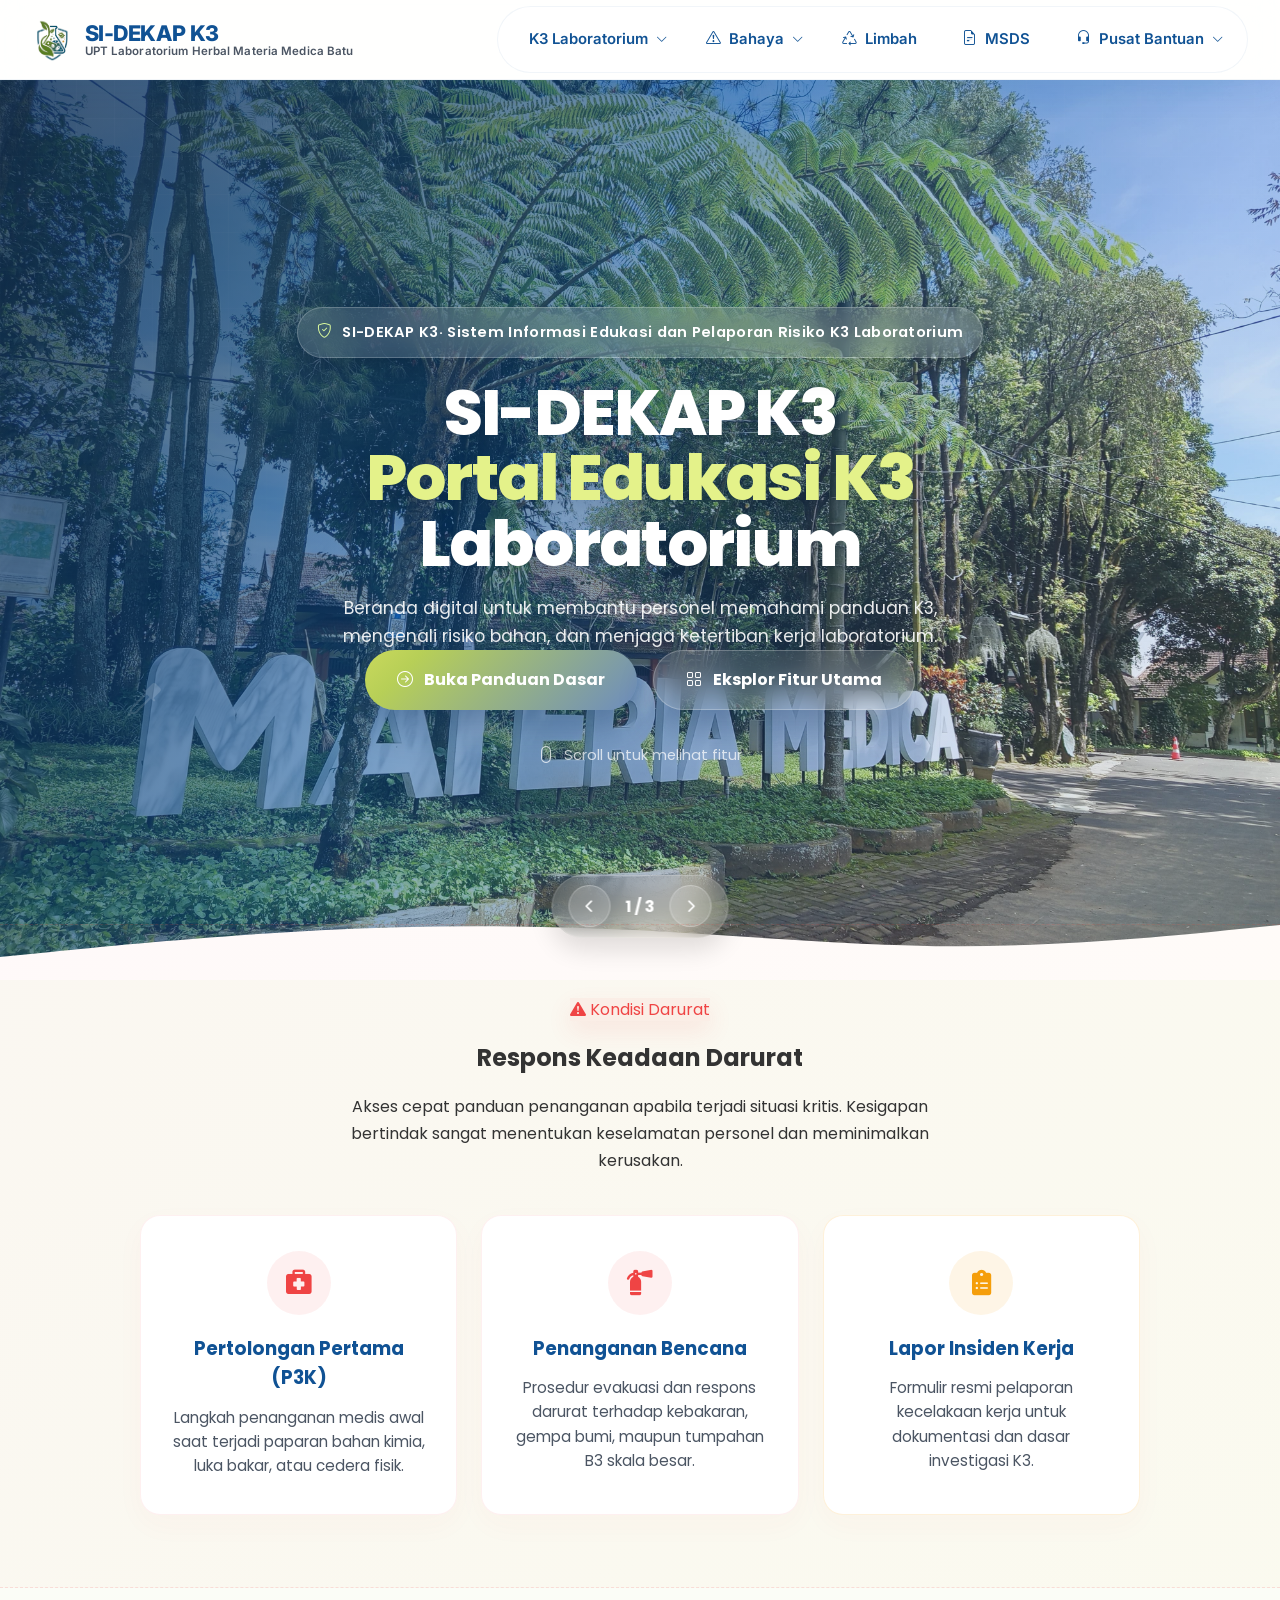
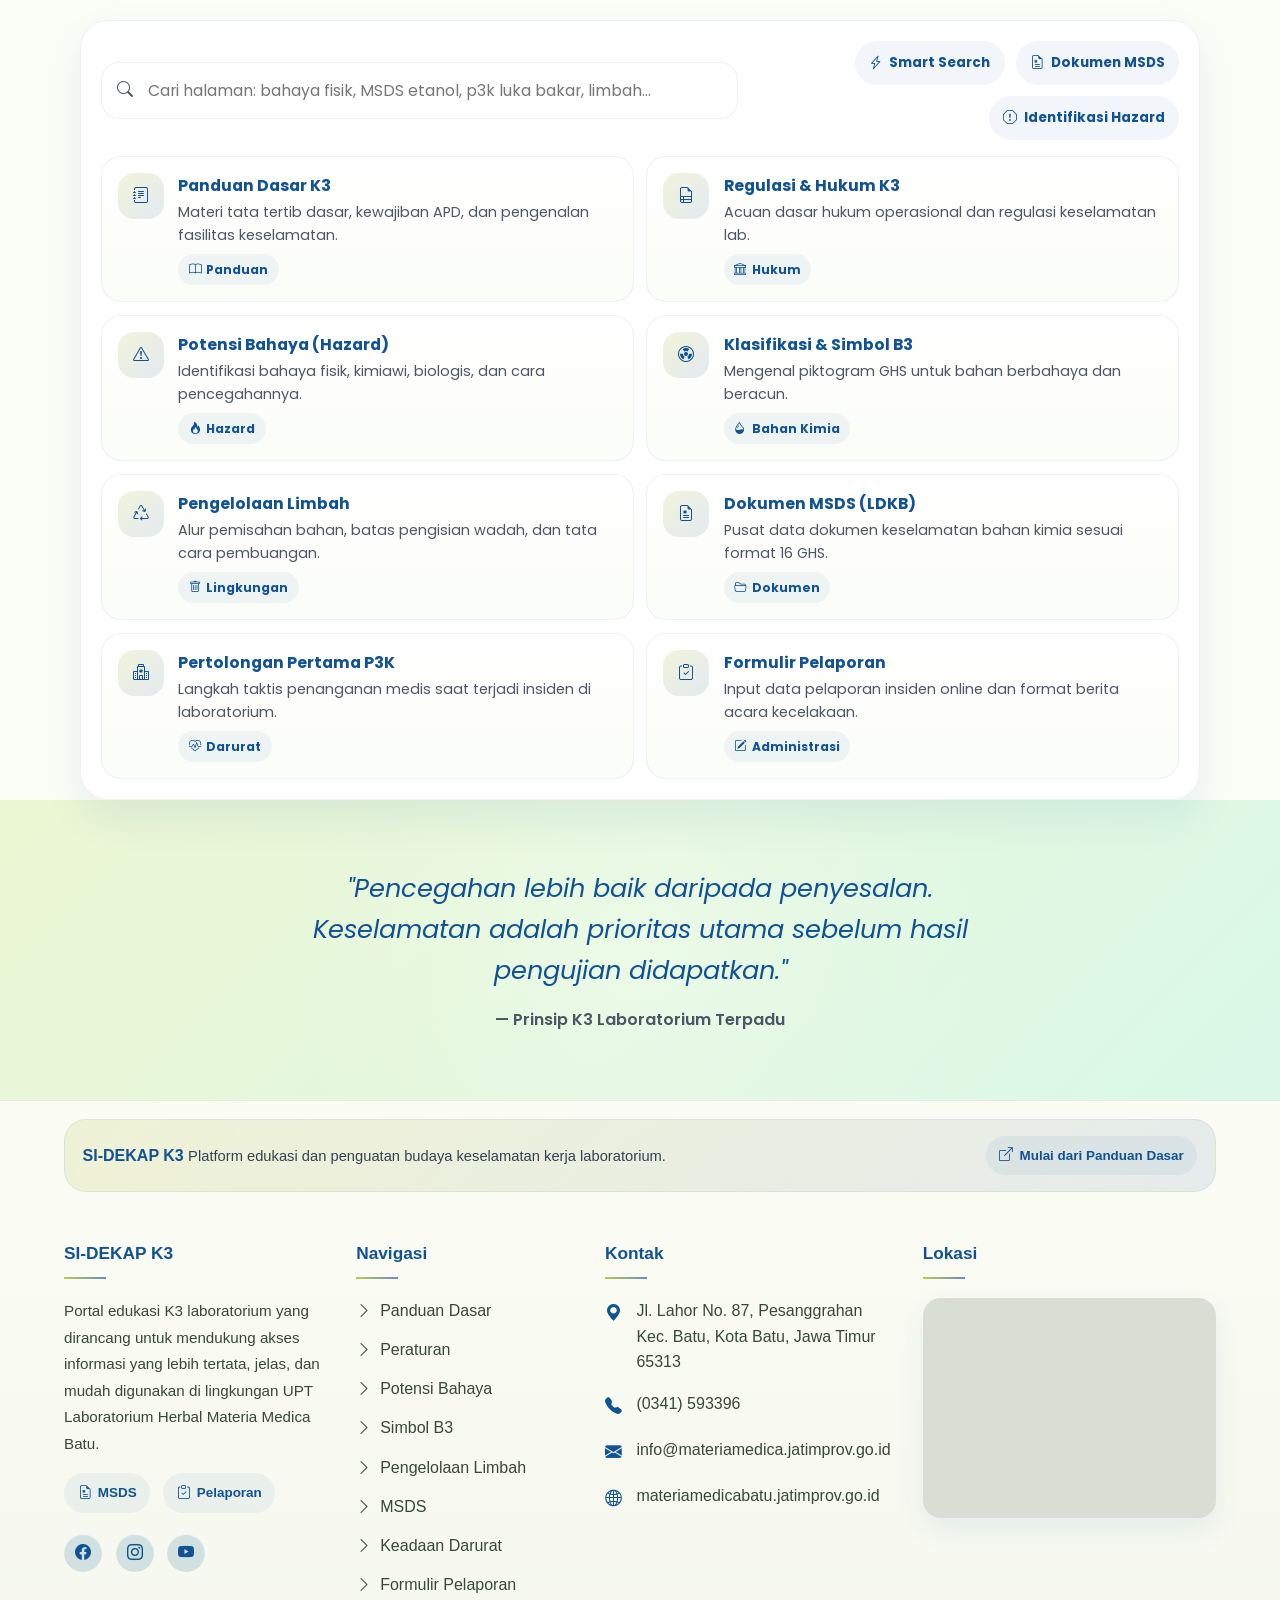
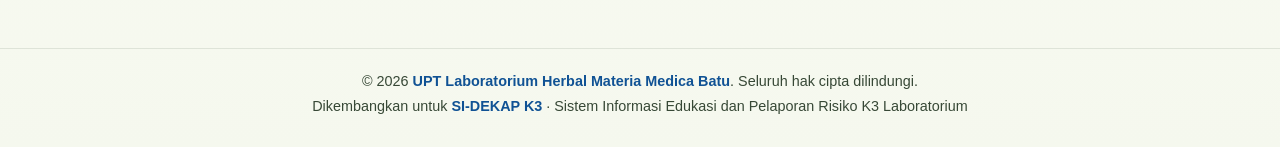
==== index.html @ c8029cbf "Upload pertama SI-DEKAP" ====
<!doctype html>
<html lang="id">
  <head>
    <meta charset="UTF-8" />
    <meta name="viewport" content="width=device-width, initial-scale=1.0" />
    <title>SI-DEKAP K3 - Sistem Digitalisasi dan Edukasi K3 Laboratorium</title>

    <link
      rel="stylesheet"
      href="https://cdnjs.cloudflare.com/ajax/libs/font-awesome/6.0.0-beta3/css/all.min.css"
    />
    <link
      href="https://cdn.jsdelivr.net/npm/bootstrap-icons@1.11.3/font/bootstrap-icons.css"
      rel="stylesheet"
    />
    <link
      href="https://fonts.googleapis.com/css2?family=Poppins:wght@400;500;600;700;800&display=swap"
      rel="stylesheet"
    />
    <link
      href="https://fonts.googleapis.com/css2?family=Inter:wght@400;500;600;700;800&display=swap"
      rel="stylesheet"
    />

    <link rel="stylesheet" href="header.css" />
    <link rel="stylesheet" href="style.css" />
    <link rel="stylesheet" href="footer.css" />

    <style>
      /* Hover specific untuk mempercantik search card */
      .search-card:hover .search-icon {
        background: var(--primary-blue);
        color: white;
      }

      /* Emergency Section khusus Beranda */
      .emergency-section {
        padding: 4.5rem 0;
        background: linear-gradient(135deg, rgba(239, 68, 68, 0.03), rgba(245, 158, 11, 0.03));
        border-top: 1px dashed rgba(239, 68, 68, 0.15);
        border-bottom: 1px dashed rgba(239, 68, 68, 0.15);
      }
      .emergency-shell {
        text-align: center;
      }
      .emergency-header p {
        color: var(--muted);
        max-width: 650px;
        margin: 1rem auto 2.5rem;
        line-height: 1.7;
      }
      .emergency-grid {
        display: grid;
        grid-template-columns: repeat(auto-fit, minmax(280px, 1fr));
        gap: 1.5rem;
        max-width: 1000px;
        margin: 0 auto;
      }
      .emergency-card {
        background: var(--white);
        padding: 2.2rem 1.8rem;
        border-radius: 20px;
        text-decoration: none;
        color: inherit;
        border: 1px solid rgba(239, 68, 68, 0.08);
        box-shadow: 0 10px 30px rgba(239, 68, 68, 0.03);
        transition: transform 0.3s ease, box-shadow 0.3s ease, border-color 0.3s ease;
      }
      .emergency-card:hover {
        transform: translateY(-6px);
        box-shadow: 0 15px 35px rgba(239, 68, 68, 0.12);
        border-color: rgba(239, 68, 68, 0.3);
      }
      .emergency-card .e-icon {
        width: 64px;
        height: 64px;
        background: rgba(239, 68, 68, 0.08);
        color: #ef4444;
        border-radius: 50%;
        display: flex;
        align-items: center;
        justify-content: center;
        font-size: 1.6rem;
        margin: 0 auto 1.2rem;
        transition: background 0.3s ease, color 0.3s ease;
      }
      .emergency-card:hover .e-icon {
        background: #ef4444;
        color: var(--white);
      }
      .emergency-card.warning-style:hover .e-icon {
        background: #f59e0b;
      }
      .emergency-card.warning-style {
        border-color: rgba(245, 158, 11, 0.15);
      }
      .emergency-card.warning-style .e-icon {
        color: #f59e0b;
        background: rgba(245, 158, 11, 0.1);
      }
      .emergency-card h3 {
        color: var(--dark-blue);
        margin-bottom: 0.8rem;
        font-size: 1.15rem;
        font-weight: 700;
      }
      .emergency-card p {
        color: var(--gray-600);
        font-size: 0.95rem;
        line-height: 1.6;
      }
    </style>
  </head>
  <body>
    <div class="scroll-progress" id="scrollProgress"></div>

    <div id="header-placeholder"></div>

    <section class="hero" id="beranda">
      <div class="hero-bg-layer active" id="heroBgA"></div>
      <div class="hero-bg-layer" id="heroBgB"></div>

      <div class="floating-icons" aria-hidden="true">
        <i class="floating-icon i1 bi bi-shield-check"></i>
        <i class="floating-icon i2 bi bi-exclamation-triangle"></i>
        <i class="floating-icon i3 bi bi-eyedropper"></i>
        <i class="floating-icon i4 bi bi-clipboard2-pulse"></i>
        <i class="floating-icon i5 bi bi-radioactive"></i>
        <i class="floating-icon i6 bi bi-bandaid"></i>
      </div>

      <div class="hero-content">
        <div class="hero-copy">
          <div class="hero-badge">
            <i class="bi bi-shield-check"></i> SI-DEKAP K3· Sistem Informasi
            Edukasi dan Pelaporan Risiko K3 Laboratorium
          </div>

          <h1 class="hero-title">
            SI-DEKAP K3
            <span class="accent-text">Portal Edukasi K3</span> Laboratorium
          </h1>

          <p
            class="hero-subtitle"
            style="
              text-align: center;
              margin: 0 auto;
              padding-left: 0;
              padding-right: 0;
              width: 100%;
            "
          >
            Beranda digital untuk membantu personel memahami panduan K3,<br />mengenali
            risiko bahan, dan menjaga ketertiban kerja laboratorium.
          </p>

          <div class="hero-actions">
            <a href="k3.html" class="cta-button">
              <i class="bi bi-arrow-right-circle"></i> Buka Panduan Dasar
            </a>
            <a href="#smart-search" class="cta-button secondary">
              <i class="bi bi-grid"></i> Eksplor Fitur Utama
            </a>
          </div>

          <div class="scroll-hint">
            <i class="bi bi-mouse"></i>
            <span>Scroll untuk melihat fitur</span>
          </div>
        </div>
      </div>

      <div class="hero-wave" aria-hidden="true">
        <svg
          viewBox="0 0 1440 120"
          preserveAspectRatio="none"
          xmlns="http://www.w3.org/2000/svg"
        >
          <path
            fill="#ffffff"
            d="M0,96L60,90.7C120,85,240,75,360,69.3C480,64,600,64,720,69.3C840,75,960,85,1080,85.3C1200,85,1320,75,1380,69.3L1440,64L1440,120L1380,120C1320,120,1200,120,1080,120C960,120,840,120,720,120C600,120,480,120,360,120C240,120,120,120,60,120L0,120Z"
          ></path>
        </svg>
      </div>

      <div class="slider-controls">
        <button class="slider-btn" id="prevBtn" title="Gambar Sebelumnya">
          <i class="fas fa-chevron-left"></i>
        </button>
        <span style="color: var(--white); font-weight: 700" id="slideIndicator"
          >1 / 3</span
        >
        <button class="slider-btn" id="nextBtn" title="Gambar Selanjutnya">
          <i class="fas fa-chevron-right"></i>
        </button>
      </div>
    </section>

    <!-- SECTION KONDISI DARURAT -->
    <section class="emergency-section" style="margin-top: -3.5rem; position: relative; z-index: 10;">
      <div class="container">
        <div class="emergency-shell reveal">
          <div class="emergency-header">
            <span class="section-label" style="color: #ef4444; border-color: rgba(239, 68, 68, 0.2); background: rgba(239, 68, 68, 0.05); box-shadow: 0 10px 25px rgba(239, 68, 68, 0.1);">
              <i class="bi bi-exclamation-triangle-fill"></i>
              Kondisi Darurat
            </span>
            <h2 class="section-heading" style="margin-top: 1rem;">Respons Keadaan Darurat</h2>
            <p>
              Akses cepat panduan penanganan apabila terjadi situasi kritis. 
              Kesigapan bertindak sangat menentukan keselamatan personel dan meminimalkan kerusakan.
            </p>
          </div>
          <div class="emergency-grid">
            <a href="p3k.html" class="emergency-card">
              <div class="e-icon"><i class="fas fa-briefcase-medical"></i></div>
              <h3>Pertolongan Pertama (P3K)</h3>
              <p>Langkah penanganan medis awal saat terjadi paparan bahan kimia, luka bakar, atau cedera fisik.</p>
            </a>
            <a href="bencana.html" class="emergency-card">
              <div class="e-icon"><i class="fas fa-fire-extinguisher"></i></div>
              <h3>Penanganan Bencana</h3>
              <p>Prosedur evakuasi dan respons darurat terhadap kebakaran, gempa bumi, maupun tumpahan B3 skala besar.</p>
            </a>
            <a href="form-lapor.html" class="emergency-card warning-style">
              <div class="e-icon"><i class="fas fa-clipboard-list"></i></div>
              <h3>Lapor Insiden Kerja</h3>
              <p>Formulir resmi pelaporan kecelakaan kerja untuk dokumentasi dan dasar investigasi K3.</p>
            </a>
          </div>
        </div>
      </div>
    </section>

    <section class="smart-search-section" id="smart-search" style="margin-top: 2rem;">
      <div class="smart-search-shell">

        <div class="smart-search-top">
          <div class="search-box">
            <i class="bi bi-search"></i>
            <input
              type="text"
              id="smartSearch"
              placeholder="Cari halaman: bahaya fisik, MSDS etanol, p3k luka bakar, limbah..."
            />
          </div>
          <div class="search-meta">
            <span class="meta-pill"
              ><i class="bi bi-lightning-charge"></i> Smart Search</span
            >
            <span class="meta-pill"
              ><i class="bi bi-file-earmark-medical"></i> Dokumen MSDS</span
            >
            <span class="meta-pill"
              ><i class="bi bi-exclamation-octagon"></i> Identifikasi
              Hazard</span
            >
          </div>
        </div>

        <div class="search-results" id="searchResults">
          <a
            class="search-card"
            href="k3.html"
            data-search="panduan dasar k3 laboratorium aturan dasar apd keselamatan kerja tata tertib sepatu jas lab fasilitas lemari asam apar"
          >
            <span class="search-icon"><i class="bi bi-journal-text"></i></span>
            <div class="search-body">
              <strong>Panduan Dasar K3</strong>
              <p>
                Materi tata tertib dasar, kewajiban APD, dan pengenalan
                fasilitas keselamatan.
              </p>
              <span class="search-tag"><i class="bi bi-book"></i> Panduan</span>
            </div>
          </a>

          <a
            class="search-card"
            href="peraturan.html"
            data-search="peraturan regulasi hukum uu permenaker bpom iso 17025 dasar hukum k3 pp limbah"
          >
            <span class="search-icon"
              ><i class="bi bi-file-earmark-ruled"></i
            ></span>
            <div class="search-body">
              <strong>Regulasi & Hukum K3</strong>
              <p>Acuan dasar hukum operasional dan regulasi keselamatan lab.</p>
              <span class="search-tag"><i class="bi bi-bank"></i> Hukum</span>
            </div>
          </a>

          <a
            class="search-card"
            href="hazards.html"
            data-search="potensi bahaya hazard fisik kimia biologis panas kebisingan pecahan kaca tumpahan listrik"
          >
            <span class="search-icon"
              ><i class="bi bi-exclamation-triangle"></i
            ></span>
            <div class="search-body">
              <strong>Potensi Bahaya (Hazard)</strong>
              <p>
                Identifikasi bahaya fisik, kimiawi, biologis, dan cara
                pencegahannya.
              </p>
              <span class="search-tag"><i class="bi bi-fire"></i> Hazard</span>
            </div>
          </a>

          <a
            class="search-card"
            href="simbol-b3.html"
            data-search="simbol b3 ghs toksik beracun korosif mudah menyala terbakar iritan oksidator gas bertekanan reaktif meledak"
          >
            <span class="search-icon"><i class="bi bi-radioactive"></i></span>
            <div class="search-body">
              <strong>Klasifikasi & Simbol B3</strong>
              <p>Mengenal piktogram GHS untuk bahan berbahaya dan beracun.</p>
              <span class="search-tag"
                ><i class="bi bi-droplet-half"></i> Bahan Kimia</span
              >
            </div>
          </a>

          <a
            class="search-card"
            href="limbah.html"
            data-search="limbah pembuangan cair padat tps organik anorganik jerigen penyimpanan pemisahan"
          >
            <span class="search-icon"><i class="bi bi-recycle"></i></span>
            <div class="search-body">
              <strong>Pengelolaan Limbah</strong>
              <p>
                Alur pemisahan bahan, batas pengisian wadah, dan tata cara
                pembuangan.
              </p>
              <span class="search-tag"
                ><i class="bi bi-trash"></i> Lingkungan</span
              >
            </div>
          </a>

          <a
            class="search-card"
            href="msds.html"
            data-search="msds material safety data sheet ldkb reagen padat cair mikrobiologi baku standar cari informasi bahan"
          >
            <span class="search-icon"
              ><i class="bi bi-file-earmark-medical"></i
            ></span>
            <div class="search-body">
              <strong>Dokumen MSDS (LDKB)</strong>
              <p>
                Pusat data dokumen keselamatan bahan kimia sesuai format 16 GHS.
              </p>
              <span class="search-tag"
                ><i class="bi bi-folder2-open"></i> Dokumen</span
              >
            </div>
          </a>

          <a
            class="search-card"
            href="p3k.html"
            data-search="p3k pertolongan pertama pingsan luka bakar perdarahan pajanan bahan kimia rjp nafas buatan sengatan listrik patah tulang"
          >
            <span class="search-icon"><i class="bi bi-hospital"></i></span>
            <div class="search-body">
              <strong>Pertolongan Pertama P3K</strong>
              <p>
                Langkah taktis penanganan medis saat terjadi insiden di
                laboratorium.
              </p>
              <span class="search-tag"
                ><i class="bi bi-heart-pulse"></i> Darurat</span
              >
            </div>
          </a>

          <a
            class="search-card"
            href="form-lapor.html"
            data-search="form pelaporan kecelakaan kerja laporan insiden berita acara form online hardcopy cetak saksi"
          >
            <span class="search-icon"
              ><i class="bi bi-clipboard-check"></i
            ></span>
            <div class="search-body">
              <strong>Formulir Pelaporan</strong>
              <p>
                Input data pelaporan insiden online dan format berita acara
                kecelakaan.
              </p>
              <span class="search-tag"
                ><i class="bi bi-pencil-square"></i> Administrasi</span
              >
            </div>
          </a>
        </div>
        <div class="no-results" id="noResults">
          Tidak ada hasil yang cocok. Coba gunakan kata kunci yang lebih umum.
        </div>
      </div>
    </section>

    <section class="quote-section">
      <div class="quote-container">
        <blockquote class="quote">
          "Pencegahan lebih baik daripada penyesalan. Keselamatan adalah
          prioritas utama sebelum hasil pengujian didapatkan."
        </blockquote>
        <p class="quote-author">— Prinsip K3 Laboratorium Terpadu</p>
      </div>
    </section>

    <div id="footer-placeholder"></div>

    <button class="back-to-top" id="backToTop" aria-label="Kembali ke atas">
      <i class="fas fa-arrow-up"></i>
    </button>

    <script src="header.js"></script>
    <script src="footer.js"></script>
    <script src="main.js"></script>
  </body>
</html>
---- header.css ----
/* File: header.css */

/* =========================================
   HEADER & NAVBAR GLOBALS
   ========================================= */
.navbar {
  display: flex;
  justify-content: space-between;
  align-items: center;
  background: rgba(255, 255, 255, 0.82);
  backdrop-filter: blur(20px);
  -webkit-backdrop-filter: blur(20px);
  padding: 0 2rem;
  box-shadow: 0 12px 32px rgba(16, 82, 148, 0.08);
  position: sticky;
  top: 0;
  z-index: 1000;
  height: 80px;
  font-family: "Inter", sans-serif;
  border-bottom: 1px solid rgba(16, 82, 148, 0.06);
}

.logo {
  font-size: 1.35rem;
  font-weight: 800;
  color: var(--dark-blue);
  text-decoration: none;
  display: flex;
  align-items: center;
  gap: 0.7rem;
  letter-spacing: -0.02em;
}

.logo-img { height: 45px; width: auto; object-fit: contain; display: block; }
.logo-text { display: flex; flex-direction: column; line-height: 1.05; }
.logo-text small { font-size: 0.72rem; font-weight: 600; color: var(--gray-600); letter-spacing: 0.01em; }

.nav-menu {
  list-style: none; margin: 0; padding: 0.45rem; display: flex; gap: 0.35rem;
  align-items: center; background: rgba(255, 255, 255, 0.78);
  border: 1px solid rgba(16, 82, 148, 0.06); border-radius: 999px;
  box-shadow: inset 0 1px 0 rgba(255, 255, 255, 0.75);
}

.nav-item { position: relative; display: flex; align-items: center; }

.nav-link {
  text-decoration: none; color: var(--dark-blue); font-weight: 600; font-size: 0.93rem;
  padding: 0.82rem 1rem; display: flex; align-items: center; gap: 0.5rem;
  transition: all 0.25s ease; position: relative; border-radius: 999px;
}

.nav-link::after {
  content: ""; position: absolute; left: 1rem; right: 1rem; bottom: 0.34rem;
  height: 2px; transform: scaleX(0); transform-origin: center;
  background: linear-gradient(90deg, var(--primary-blue), var(--teal));
  transition: transform 0.25s ease; border-radius: 999px;
}

.nav-item:hover > .nav-link, .nav-item:focus-within > .nav-link {
  color: var(--dark-blue);
  background: linear-gradient(135deg, rgba(186, 201, 74, 0.14), rgba(108, 140, 191, 0.12));
}

.nav-item:hover > .nav-link::after, .nav-item:focus-within > .nav-link::after { transform: scaleX(1); }

.bi-chevron-down { font-size: 0.72rem; transition: transform 0.3s ease; }
.nav-item:hover .bi-chevron-down, .nav-item:focus-within .bi-chevron-down { transform: rotate(180deg); }

/* Dropdown styling */
.dropdown-content {
  opacity: 0; visibility: hidden; position: absolute; top: calc(100% + 8px); left: 0;
  background: rgba(255, 255, 255, 0.96); min-width: 245px; padding: 0.55rem;
  box-shadow: 0 20px 40px rgba(16, 82, 148, 0.14); border-radius: 20px;
  overflow: hidden; transform: translateY(12px); transition: all 0.28s ease;
  border: 1px solid rgba(16, 82, 148, 0.08); backdrop-filter: blur(16px);
}

.nav-item:hover .dropdown-content, .nav-item:focus-within .dropdown-content {
  opacity: 1; visibility: visible; transform: translateY(0);
}

.dropdown-content a {
  color: var(--dark-blue); padding: 0.95rem 1rem; text-decoration: none;
  display: flex; align-items: center; gap: 10px; font-size: 0.92rem;
  font-weight: 500; transition: all 0.22s ease; border-radius: 14px;
}

.dropdown-content a:hover {
  background: linear-gradient(135deg, rgba(186, 201, 74, 0.12), rgba(108, 140, 191, 0.1));
  transform: translateX(4px);
}

/* Hamburger Menu & Toggle */
.menu-toggle { display: none; }
.hamburger { display: none; cursor: pointer; flex-direction: column; gap: 5px; }
.bar { width: 25px; height: 3px; background: var(--dark-blue); border-radius: 999px; transition: 0.3s ease-in-out; }

/* Active States */
.nav-link .nav-label { display: inline-block; }
.nav-link.is-active, .nav-item.has-dropdown.group-active > .nav-link {
  background: linear-gradient(135deg, rgba(186, 201, 74, 0.16), rgba(108, 140, 191, 0.12));
  color: var(--dark-blue);
}
.nav-link.is-active::after, .nav-item.has-dropdown.group-active > .nav-link::after { transform: scaleX(1); }
.nav-arrow-placeholder { visibility: hidden; }
.dropdown-content a span { text-align: center; width: 100%; display: block; }
.dropdown-content a i { justify-self: center; font-size: 0.95rem; }

/* =========================================
   RESPONSIVE HEADER
   ========================================= */
@media (max-width: 992px) {
  .navbar { padding: 0 1.2rem; height: 70px; }
  .logo-img { height: 38px; }
  .logo-text { font-size: 1.1rem; }
  .logo-text small { display: block; font-size: 0.65rem; max-width: 180px; line-height: 1.1; white-space: normal; }

  .nav-menu {
    position: fixed; top: 78px !important; left: 0.85rem !important; right: 0.85rem !important;
    width: auto !important; height: auto !important; max-height: calc(100vh - 94px) !important;
    overflow-y: auto; flex-direction: column; background: rgba(255, 255, 255, 0.97) !important;
    backdrop-filter: blur(18px); -webkit-backdrop-filter: blur(18px);
    border: 1px solid rgba(16, 82, 148, 0.08); box-shadow: 0 20px 50px rgba(16, 82, 148, 0.14) !important;
    border-radius: 26px !important; transition: 0.35s ease; padding: 1rem !important;
    align-items: stretch !important; gap: 0.65rem !important;
    opacity: 0; visibility: hidden; transform: translateY(-10px); pointer-events: none;
  }

  .hamburger { display: flex; z-index: 1002; }
  .menu-toggle:checked ~ .nav-menu { opacity: 1; visibility: visible; transform: translateY(0); pointer-events: auto; }

  .nav-item { width: 100%; flex-direction: column; align-items: stretch !important; height: auto !important; }
  .nav-link {
    width: 100% !important; min-height: 60px; padding: 0.9rem 1rem !important; border-radius: 18px !important;
    background: linear-gradient(180deg, #fdfefe, #f6faf7) !important; border: 1px solid rgba(16, 82, 148, 0.06);
    display: grid !important; grid-template-columns: 26px 1fr 26px !important; align-items: center !important;
    column-gap: 0.75rem; box-shadow: 0 6px 18px rgba(16, 82, 148, 0.04);
  }
  .nav-link::after { display: none !important; }

  .nav-icon { justify-self: center; font-size: 1.02rem; line-height: 1; }
  .nav-label { width: 100%; text-align: center !important; justify-self: center; font-size: 1rem; font-weight: 700; line-height: 1.28; color: inherit; }
  .nav-arrow { justify-self: center; font-size: 0.92rem; opacity: 0.75; transition: transform 0.25s ease; }
  
  .nav-item.has-dropdown.active > .nav-link .nav-arrow,
  .nav-item.has-dropdown.group-active > .nav-link .nav-arrow { transform: rotate(180deg); }

  .dropdown-content {
    position: static !important; opacity: 1 !important; visibility: visible !important; transform: none !important;
    display: none; width: 100% !important; min-width: 100% !important; background: transparent !important;
    border: none !important; box-shadow: none !important; border-radius: 0 !important;
    padding: 0.4rem 0 0.1rem !important; margin-top: 0.1rem;
  }

  .nav-item:hover .dropdown-content, .nav-item:focus-within .dropdown-content { display: none; } 
  .nav-item.has-dropdown.active > .dropdown-content, .nav-item.has-dropdown.group-active > .dropdown-content {
    display: flex !important; flex-direction: column; gap: 0.45rem;
  }

  .dropdown-content a {
    display: grid !important; grid-template-columns: 22px 1fr !important; align-items: center !important;
    gap: 0.65rem !important; width: 100%; margin-top: 0 !important; padding: 0.82rem 0.95rem !important;
    border-radius: 14px !important; background: #eef5ee !important; color: var(--dark-blue) !important;
    font-size: 0.9rem !important; font-weight: 600 !important; border: 1px solid rgba(16, 82, 148, 0.05); transform: none !important;
  }

  .menu-toggle:checked ~ .hamburger .bar:nth-child(1) { transform: translateY(8px) rotate(45deg); }
  .menu-toggle:checked ~ .hamburger .bar:nth-child(2) { opacity: 0; }
  .menu-toggle:checked ~ .hamburger .bar:nth-child(3) { transform: translateY(-8px) rotate(-45deg); }
}

@media (max-width: 480px) {
  .nav-menu { top: 72px !important; left: 0.7rem !important; right: 0.7rem !important; max-height: calc(100vh - 84px) !important; padding: 0.85rem !important; border-radius: 22px !important; }
  .nav-link { min-height: 56px; padding: 0.82rem 0.9rem !important; grid-template-columns: 24px 1fr 24px !important; }
  .nav-label { font-size: 0.94rem; }
  .dropdown-content a { font-size: 0.85rem !important; padding: 0.76rem 0.88rem !important; }
}
---- style.css ----
:root {
  --primary-blue: #bac94a;
  --teal: #6c8cbf;
  --bg-grad-start: #eaf6cd;
  --bg-grad-end: #cff7e4;
  --dark-blue: #105294;
  --gray-50: #fbfdf7;
  --gray-100: #f3f6eb;
  --gray-200: #e5ece0;
  --gray-600: #4b5563;
  --gray-700: #334155;
  --white: #ffffff;
  --danger: #ef4444;
  --success: #16a34a;

  --footer-bg: #fbfcf4;
  --footer-bottom: #d9ded5;
  --footer-text: #374836;
  --footer-heading: #105294;
  --footer-hover: #bac94a;
  --footer-icon-bg: #c2d7da;

  --shadow-sm: 0 8px 20px rgba(16, 82, 148, 0.05);
  --shadow-md: 0 18px 40px rgba(16, 82, 148, 0.08);
  --shadow-lg: 0 24px 54px rgba(16, 82, 148, 0.12);
}

* {
  margin: 0;
  padding: 0;
  box-sizing: border-box;
}

html { scroll-behavior: smooth; }

body {
  font-family: "Poppins", sans-serif;
  color: #333;
  overflow-x: hidden;
  background: var(--gray-50);
  line-height: 1.6;
  min-height: 100vh;
  display: flex;
  flex-direction: column;
}

button, input { font-family: inherit; }

.scroll-progress {
  position: fixed;
  top: 0; left: 0;
  height: 4px;
  width: 0%;
  z-index: 2000;
  background: linear-gradient(90deg, var(--primary-blue), var(--teal));
  box-shadow: 0 2px 10px rgba(16, 82, 148, 0.2);
}

.reveal {
  opacity: 0;
  transform: translateY(24px);
  transition: opacity 0.8s ease, transform 0.8s ease;
}

.reveal.show {
  opacity: 1;
  transform: translateY(0);
}

/* HERO */
.hero {
  position: relative;
  min-height: 100vh;
  display: flex;
  align-items: center;
  overflow: hidden;
  background-image: none;
  background-size: cover;
  background-position: center;
  transition: background-image 1.2s ease-in-out;
}

.hero::before {
  content: ""; position: absolute; inset: 0;
  background: linear-gradient(120deg, rgba(12, 44, 82, 0.8) 0%, rgba(16, 82, 148, 0.56) 40%, rgba(108, 140, 191, 0.26) 72%, rgba(207, 247, 228, 0.16) 100%),
              radial-gradient(circle at 18% 18%, rgba(186, 201, 74, 0.2) 0%, transparent 28%),
              radial-gradient(circle at 82% 16%, rgba(255, 255, 255, 0.12) 0%, transparent 22%);
  z-index: 1;
}

.hero::after {
  content: ""; position: absolute; inset: 0;
  background-image: linear-gradient(rgba(255, 255, 255, 0.04) 1px, transparent 1px),
                    linear-gradient(90deg, rgba(255, 255, 255, 0.04) 1px, transparent 1px);
  background-size: 38px 38px;
  mask-image: linear-gradient(to bottom, rgba(0, 0, 0, 0.45), transparent 85%);
  z-index: 1; pointer-events: none;
}

.hero-bg-layer {
  position: absolute; inset: 0;
  background-size: cover; background-position: center;
  opacity: 0; transform: scale(1.03);
  transition: opacity 1.1s ease, transform 5.5s ease;
  z-index: 0;
}
.hero-bg-layer.active { opacity: 1; transform: scale(1); }

.floating-icons { position: absolute; inset: 0; z-index: 2; pointer-events: none; overflow: hidden; }
.floating-icon { position: absolute; color: rgba(255, 255, 255, 0.14); filter: drop-shadow(0 6px 12px rgba(0, 0, 0, 0.08)); animation: floatSoft linear infinite; }
.floating-icon.i1 { top: 16%; left: 8%; font-size: 2rem; animation-duration: 9s; }
.floating-icon.i2 { top: 28%; right: 12%; font-size: 2.3rem; animation-duration: 11s; }
.floating-icon.i3 { bottom: 28%; left: 10%; font-size: 2.1rem; animation-duration: 10s; }
.floating-icon.i4 { bottom: 24%; right: 14%; font-size: 2rem; animation-duration: 12s; }
.floating-icon.i5 { top: 48%; left: 17%; font-size: 1.7rem; animation-duration: 8s; }
.floating-icon.i6 { top: 54%; right: 20%; font-size: 1.8rem; animation-duration: 13s; }

@keyframes floatSoft {
  0%, 100% { transform: translateY(0px) rotate(0deg); opacity: 0.12; }
  50% { transform: translateY(-12px) rotate(4deg); opacity: 0.2; }
}

.hero-content {
  max-width: 1200px; margin: 0 auto; padding: 9rem 2rem 8rem; position: relative; z-index: 3; color: var(--white); text-align: center; display: flex; flex-direction: column; align-items: center;
}
.hero-copy { max-width: 860px; }
.hero-badge {
  display: inline-flex; align-items: center; gap: 0.65rem; padding: 0.78rem 1.2rem; margin-bottom: 1.4rem; border-radius: 999px; background: rgba(255, 255, 255, 0.12); border: 1px solid rgba(255, 255, 255, 0.22); backdrop-filter: blur(14px); box-shadow: 0 10px 30px rgba(0, 0, 0, 0.14); font-size: 0.92rem; font-weight: 600; letter-spacing: 0.02em;
}
.hero-badge i { color: #d9f99d; }

.hero-title { font-size: clamp(3.1rem, 5vw, 5.4rem); font-weight: 800; line-height: 1.02; margin-bottom: 1.2rem; color: var(--white); max-width: 860px; text-shadow: 0 12px 30px rgba(0, 0, 0, 0.22); letter-spacing: -0.03em; }
.hero-title .accent-text { display: inline-block; color: #e4f28a; }
.hero-subtitle { font-size: 1.08rem; margin-bottom: 2.1rem; max-width: 680px; color: rgba(255, 255, 255, 0.9); }

.hero-actions { display: flex; flex-wrap: wrap; justify-content: center; gap: 1rem; }
.cta-button {
  display: inline-flex; align-items: center; justify-content: center; gap: 0.7rem; padding: 1rem 2rem; border-radius: 999px; text-decoration: none; font-weight: 700; font-size: 1rem; cursor: pointer; transition: transform 0.3s ease, box-shadow 0.3s ease, background 0.3s ease; background: linear-gradient(135deg, #c9d95c 0%, #b7cf57 18%, #6c8cbf 100%); color: var(--white); border: none; box-shadow: 0 18px 35px rgba(12, 44, 82, 0.28); position: relative; overflow: hidden;
}
.cta-button::after {
  content: ""; position: absolute; inset: 0; background: linear-gradient(120deg, transparent, rgba(255, 255, 255, 0.22), transparent); opacity: 0; transition: opacity 0.3s ease;
}
.cta-button:hover::after { opacity: 1; }
.cta-button:hover { transform: translateY(-3px); box-shadow: 0 22px 42px rgba(12, 44, 82, 0.36); }
.cta-button.secondary { background: rgba(255, 255, 255, 0.1); border: 1px solid rgba(255, 255, 255, 0.24); backdrop-filter: blur(14px); }

.scroll-hint { margin-top: 2rem; opacity: 0.82; font-size: 0.92rem; display: inline-flex; align-items: center; gap: 0.55rem; color: rgba(255, 255, 255, 0.88); }
.scroll-hint i { font-size: 1.05rem; }

.hero-wave { position: absolute; left: 0; right: 0; bottom: -1px; z-index: 3; line-height: 0; }
.hero-wave svg { display: block; width: 100%; height: 120px; }

.slider-controls {
  position: absolute; bottom: 42px; left: 50%; transform: translateX(-50%); z-index: 4; display: flex; gap: 15px; align-items: center; padding: 0.6rem 1rem; background: rgba(255, 255, 255, 0.12); border: 1px solid rgba(255, 255, 255, 0.18); border-radius: 999px; backdrop-filter: blur(14px); box-shadow: 0 12px 24px rgba(0, 0, 0, 0.12);
}
.slider-btn { background: rgba(255, 255, 255, 0.16); border: 1px solid rgba(255, 255, 255, 0.28); color: var(--white); width: 42px; height: 42px; border-radius: 50%; cursor: pointer; display: flex; justify-content: center; align-items: center; transition: 0.3s; }
.slider-btn:hover { background: var(--white); color: var(--dark-blue); }

/* SMART SEARCH */
.smart-search-section { padding: 0 1.5rem; margin-top: -2.2rem; position: relative; z-index: 10; }
.smart-search-shell { max-width: 1120px; margin: 0 auto; background: rgba(255, 255, 255, 0.92); border: 1px solid rgba(16, 82, 148, 0.08); border-radius: 28px; box-shadow: var(--shadow-md); backdrop-filter: blur(16px); padding: 1.25rem; }
.smart-search-top { display: grid; grid-template-columns: 1.2fr 0.8fr; gap: 1rem; align-items: center; }
.search-box { position: relative; }
.search-box i { position: absolute; left: 1rem; top: 50%; transform: translateY(-50%); color: var(--gray-600); font-size: 1rem; }
.search-box input { width: 100%; padding: 1rem 1rem 1rem 2.9rem; border-radius: 18px; border: 1px solid rgba(16, 82, 148, 0.08); background: #fff; font-size: 0.98rem; color: var(--dark-blue); box-shadow: inset 0 1px 0 rgba(255, 255, 255, 0.8); }
.search-box input:focus { outline: none; border-color: rgba(108, 140, 191, 0.4); box-shadow: 0 0 0 4px rgba(108, 140, 191, 0.09); }
.search-meta { display: flex; gap: 0.7rem; flex-wrap: wrap; justify-content: flex-end; }
.meta-pill { display: inline-flex; align-items: center; gap: 0.45rem; padding: 0.7rem 0.9rem; border-radius: 999px; background: rgba(16, 82, 148, 0.05); color: var(--dark-blue); font-size: 0.84rem; font-weight: 700; }
.search-results { margin-top: 1rem; display: grid; grid-template-columns: repeat(2, minmax(0, 1fr)); gap: 0.8rem; }
.search-card { display: flex; gap: 0.9rem; align-items: flex-start; background: linear-gradient(180deg, #ffffff, #fbfdf8); border: 1px solid rgba(16, 82, 148, 0.07); border-radius: 20px; padding: 1rem; text-decoration: none; color: inherit; transition: transform 0.22s ease, box-shadow 0.22s ease, border-color 0.22s ease; }
.search-card:hover { transform: translateY(-3px); box-shadow: var(--shadow-sm); border-color: rgba(16, 82, 148, 0.12); }
.search-card.hidden { display: none; }
.search-icon { width: 46px; height: 46px; border-radius: 16px; display: inline-flex; align-items: center; justify-content: center; color: var(--dark-blue); background: linear-gradient(135deg, rgba(186, 201, 74, 0.2), rgba(108, 140, 191, 0.18)); flex-shrink: 0; }
.search-body strong { display: block; color: var(--dark-blue); margin-bottom: 0.2rem; font-size: 0.98rem; }
.search-body p { color: var(--gray-600); font-size: 0.9rem; margin-bottom: 0.45rem; }
.search-tag { display: inline-flex; align-items: center; gap: 0.35rem; padding: 0.35rem 0.65rem; border-radius: 999px; background: rgba(16, 82, 148, 0.06); color: var(--dark-blue); font-size: 0.76rem; font-weight: 700; }
.no-results { display: none; margin-top: 1rem; text-align: center; color: var(--gray-600); padding: 1rem; border-radius: 18px; background: rgba(16, 82, 148, 0.04); }

/* FEATURE + PREVIEW */
.feature-section { padding: 4.5rem 2rem 5rem; background: radial-gradient(circle at top center, rgba(207, 247, 228, 0.5), transparent 32%), linear-gradient(180deg, #ffffff 0%, #f9fcf7 100%); }
.feature-wrap { max-width: 1200px; margin: 0 auto; position: relative; z-index: 4; }
.section-intro { max-width: 760px; margin: 0 auto 2rem; text-align: center; }
.section-title { text-align: center; margin-bottom: 1rem; color: var(--dark-blue); font-size: 2rem; letter-spacing: -0.02em; }
.section-intro p { color: var(--gray-600); }
.feature-layout { display: grid; grid-template-columns: 1fr 1.1fr; gap: 1rem; align-items: start; }
.feature-grid { display: grid; grid-template-columns: repeat(2, minmax(0, 1fr)); gap: 1rem; }
.feature-card { position: relative; background: rgba(255, 255, 255, 0.84); backdrop-filter: blur(14px); border: 1px solid rgba(16, 82, 148, 0.08); border-radius: 26px; padding: 1.45rem; box-shadow: 0 18px 40px rgba(16, 82, 148, 0.08); transition: transform 0.28s ease, box-shadow 0.28s ease, border-color 0.28s ease; overflow: hidden; min-height: 100%; cursor: pointer; }
.feature-card::before { content: ""; position: absolute; inset: 0 0 auto 0; height: 4px; background: linear-gradient(90deg, var(--primary-blue), var(--teal)); opacity: 0.9; }
.feature-card:hover, .feature-card.active { transform: translateY(-8px); box-shadow: 0 26px 52px rgba(16, 82, 148, 0.14); border-color: rgba(16, 82, 148, 0.14); }
.feature-icon { width: 56px; height: 56px; border-radius: 18px; display: inline-flex; align-items: center; justify-content: center; margin-bottom: 1rem; background: linear-gradient(135deg, rgba(186, 201, 74, 0.2), rgba(108, 140, 191, 0.18)); color: var(--dark-blue); font-size: 1.35rem; box-shadow: inset 0 1px 0 rgba(255, 255, 255, 0.7); }
.feature-card h3 { font-size: 1.08rem; color: var(--dark-blue); margin-bottom: 0.55rem; }
.feature-card p { font-size: 0.95rem; color: var(--gray-600); margin-bottom: 1rem; }
.feature-link { display: inline-flex; align-items: center; gap: 0.45rem; color: var(--dark-blue); font-weight: 700; text-decoration: none; }
.feature-link i { transition: transform 0.25s ease; }
.feature-card:hover .feature-link i { transform: translateX(4px); }

.preview-panel { position: sticky; top: 104px; background: rgba(255, 255, 255, 0.92); border: 1px solid rgba(16, 82, 148, 0.07); border-radius: 28px; box-shadow: var(--shadow-md); padding: 1.4rem; min-height: 100%; }
.preview-head { display: flex; align-items: center; gap: 0.9rem; margin-bottom: 1rem; }
.preview-icon { width: 54px; height: 54px; border-radius: 18px; display: inline-flex; align-items: center; justify-content: center; font-size: 1.4rem; color: var(--dark-blue); background: linear-gradient(135deg, rgba(186, 201, 74, 0.2), rgba(108, 140, 191, 0.18)); }
.preview-head h3 { color: var(--dark-blue); font-size: 1.3rem; }
.preview-head p { color: var(--gray-600); font-size: 0.9rem; }
.preview-mock { border-radius: 24px; border: 1px solid rgba(16, 82, 148, 0.08); overflow: hidden; background: linear-gradient(180deg, #ffffff, #f9fcf8); box-shadow: inset 0 1px 0 rgba(255, 255, 255, 0.9); }
.mock-topbar { display: flex; align-items: center; gap: 0.45rem; padding: 0.85rem 1rem; border-bottom: 1px solid rgba(16, 82, 148, 0.06); background: rgba(16, 82, 148, 0.03); }
.mock-dot { width: 10px; height: 10px; border-radius: 50%; background: rgba(16, 82, 148, 0.18); }
.mock-body { padding: 1rem; display: grid; gap: 0.8rem; }
.mock-card { border-radius: 18px; padding: 1rem; border: 1px solid rgba(16, 82, 148, 0.06); background: linear-gradient(180deg, #ffffff, #fbfdf8); }
.mock-card strong { display: block; color: var(--dark-blue); margin-bottom: 0.35rem; }
.mock-card span { color: var(--gray-600); font-size: 0.9rem; }
.mock-badges { display: flex; flex-wrap: wrap; gap: 0.55rem; }
.mock-badge { padding: 0.45rem 0.7rem; border-radius: 999px; background: rgba(16, 82, 148, 0.06); color: var(--dark-blue); font-size: 0.78rem; font-weight: 700; }

/* CHECKLIST */
.interactive-section { padding: 5rem 2rem; background: linear-gradient(180deg, #ffffff 0%, #f5f9f2 100%); }
.checklist-shell { max-width: 920px; margin: 0 auto; background: rgba(255, 255, 255, 0.88); backdrop-filter: blur(14px); padding: 3rem; border-radius: 28px; box-shadow: var(--shadow-lg); border: 1px solid rgba(16, 82, 148, 0.06); border-top: 5px solid var(--primary-blue); }
.checklist-container { display: flex; flex-direction: column; gap: 1rem; margin-bottom: 2rem; }
.check-item { display: flex; align-items: center; gap: 15px; font-size: 1.02rem; padding: 1.2rem; background: linear-gradient(180deg, #ffffff, #fbfdf8); border-radius: 18px; cursor: pointer; transition: 0.28s ease; border: 1px solid rgba(16, 82, 148, 0.06); color: var(--gray-600); box-shadow: 0 8px 20px rgba(0, 0, 0, 0.03); }
.check-item:hover { transform: translateY(-2px); box-shadow: 0 12px 24px rgba(16, 82, 148, 0.06); }
.check-item input { width: 22px; height: 22px; cursor: pointer; accent-color: var(--dark-blue); }
.check-item.active { border-color: rgba(186, 201, 74, 0.7); background: linear-gradient(135deg, rgba(186, 201, 74, 0.12), rgba(108, 140, 191, 0.08)); color: var(--dark-blue); font-weight: 600; }
.status-row { display: flex; justify-content: space-between; align-items: center; gap: 1rem; margin-bottom: 10px; font-weight: 600; color: var(--dark-blue); flex-wrap: wrap; }
.mini-btn { border: none; background: var(--gray-100); color: var(--dark-blue); font-weight: 700; padding: 0.7rem 1rem; border-radius: 999px; cursor: pointer; transition: all 0.25s ease; }
.mini-btn:hover { transform: translateY(-2px); background: rgba(186, 201, 74, 0.2); }
.progress-wrapper { width: 100%; background: #edf3e9; height: 32px; border-radius: 999px; overflow: hidden; position: relative; box-shadow: inset 0 2px 6px rgba(0, 0, 0, 0.06); }
.progress-fill { height: 100%; background: linear-gradient(90deg, var(--primary-blue) 0%, var(--teal) 100%); width: 0%; transition: width 0.5s cubic-bezier(0.4, 0, 0.2, 1), background-color 0.5s ease; }
.progress-text { position: absolute; top: 50%; left: 50%; transform: translate(-50%, -50%); font-size: 0.9rem; font-weight: 700; color: var(--dark-blue); z-index: 2; }
.check-hint { margin-top: 1rem; padding: 1rem 1.1rem; border-radius: 18px; background: rgba(16, 82, 148, 0.05); color: var(--dark-blue); border: 1px dashed rgba(16, 82, 148, 0.12); font-size: 0.92rem; }

/* QUOTE */
.quote-section { background: linear-gradient(135deg, rgba(234, 246, 205, 0.85) 0%, rgba(207, 247, 228, 0.75) 100%); padding: 4.25rem 0; text-align: center; position: relative; overflow: hidden; }
.quote-section::before { content: ""; position: absolute; inset: 0; background: radial-gradient(circle at center, rgba(255, 255, 255, 0.25), transparent 55%); pointer-events: none; }
.quote-container { max-width: 800px; margin: 0 auto; padding: 0 2rem; position: relative; z-index: 1; }
.quote { font-size: 1.6rem; font-style: italic; color: var(--dark-blue); margin-bottom: 1rem; }
.quote-author { color: var(--gray-600); font-weight: 600; }

/* BACK TO TOP */
.back-to-top { position: fixed; right: 18px; bottom: 18px; width: 50px; height: 50px; border: none; border-radius: 18px; background: linear-gradient(135deg, #c9d95c 0%, #6c8cbf 100%); color: var(--white); display: inline-flex; align-items: center; justify-content: center; cursor: pointer; box-shadow: 0 18px 34px rgba(16, 82, 148, 0.22); opacity: 0; visibility: hidden; transform: translateY(10px); transition: all 0.28s ease; z-index: 1200; }
.back-to-top.show { opacity: 1; visibility: visible; transform: translateY(0); }
.back-to-top:hover { transform: translateY(-4px); }

/* RESPONSIVE (NON-HEADER & NON-FOOTER) */
@media (max-width: 1100px) {
  .feature-layout { grid-template-columns: 1fr; }
  .smart-search-top { grid-template-columns: 1fr; }
  .search-meta { justify-content: flex-start; }
  .search-results { grid-template-columns: 1fr; }
}

@media (max-width: 768px) {
  .hero { min-height: auto; }
  .hero-content { padding: 6.4rem 1.25rem 8rem; }
  .hero-title { font-size: 2.5rem; }
  .hero-subtitle { font-size: 1rem; }
  .hero-actions { flex-direction: column; align-items: stretch; width: 100%; max-width: 380px; }
  .cta-button { width: 100%; }
  .hero-wave svg { height: 72px; }
  .slider-controls { bottom: 18px; padding: 0.45rem 0.75rem; }
  .feature-section { padding: 4rem 1.25rem 4rem; }
  .feature-grid { grid-template-columns: 1fr; }
  .checklist-shell { padding: 1.5rem; }
  .status-row { flex-direction: column; align-items: stretch; }
  .floating-icons { display: none; }
}
---- footer.css ----
/* =========================================
   FOOTER STYLES
   ========================================= */
footer {
  background: linear-gradient(180deg, #fbfcf4 0%, #f5f8ee 100%);
  color: var(--footer-text);
  margin-top: auto;
  width: 100%;
  border-top: 1px solid rgba(55, 72, 54, 0.08);
  font-family: "Segoe UI", Tahoma, Geneva, Verdana, sans-serif;
}

.footer-topbar {
  max-width: 1200px;
  margin: 0 auto;
  padding: 1.1rem 1.5rem 0;
}

.footer-highlight {
  background: linear-gradient(135deg, rgba(186, 201, 74, 0.18), rgba(108, 140, 191, 0.14));
  border: 1px solid rgba(16, 82, 148, 0.08);
  border-radius: 22px;
  padding: 1rem 1.1rem;
  display: flex;
  align-items: center;
  justify-content: space-between;
  gap: 1rem;
  flex-wrap: wrap;
}

.footer-highlight strong {
  color: var(--dark-blue);
  font-size: 1rem;
}

.footer-highlight span {
  color: var(--gray-700);
  font-size: 0.92rem;
}

.footer-container {
  max-width: 1200px;
  margin: 0 auto;
  padding: 3rem 1.5rem 2.3rem;
  display: grid;
  grid-template-columns: 1.2fr 1fr 1fr 1.2fr;
  gap: 2rem;
}

.footer-column h4 {
  color: var(--footer-heading);
  font-size: 1.08rem;
  margin-bottom: 1.2rem;
  position: relative;
  padding-bottom: 0.7rem;
  margin-top: 0;
}

.footer-column h4::after {
  content: "";
  position: absolute;
  left: 0;
  bottom: 0;
  width: 42px;
  height: 2px;
  background: linear-gradient(90deg, var(--primary-blue), var(--teal));
}

.footer-column p {
  font-size: 0.95rem;
  line-height: 1.75;
  color: var(--footer-text);
}

.footer-links {
  list-style: none;
  padding: 0;
  margin: 0;
}

.footer-links li {
  margin-bottom: 0.85rem;
}

.footer-links a {
  color: var(--footer-text);
  text-decoration: none;
  transition: color 0.25s ease, transform 0.25s ease;
  display: inline-flex;
  align-items: center;
  gap: 0.5rem;
}

.footer-links a:hover {
  color: var(--footer-hover);
  transform: translateX(3px);
}

.contact-item {
  display: flex;
  gap: 0.9rem;
  margin-bottom: 1rem;
  color: var(--footer-text);
  align-items: flex-start;
}

.contact-item i {
  color: var(--footer-heading);
  font-size: 1.05rem;
  margin-top: 0.2rem;
}

.contact-inline {
  display: flex;
  gap: 0.8rem;
  flex-wrap: wrap;
  margin-top: 1rem;
}

.contact-chip {
  display: inline-flex;
  align-items: center;
  gap: 0.45rem;
  padding: 0.55rem 0.85rem;
  border-radius: 999px;
  background: rgba(16, 82, 148, 0.06);
  color: var(--dark-blue);
  text-decoration: none;
  font-size: 0.84rem;
  font-weight: 700;
}

.social-icons {
  display: flex;
  gap: 0.85rem;
  margin-top: 1.35rem;
}

.social-icons a {
  display: inline-flex;
  align-items: center;
  justify-content: center;
  width: 38px;
  height: 38px;
  background: rgba(194, 215, 218, 0.7);
  color: var(--footer-heading);
  border-radius: 50%;
  text-decoration: none;
  transition: all 0.25s ease;
  box-shadow: inset 0 1px 0 rgba(255, 255, 255, 0.7);
}

.social-icons a:hover {
  background-color: var(--footer-hover);
  color: var(--white);
  transform: translateY(-2px);
}

.map-container {
  position: relative;
  width: 100%;
  aspect-ratio: 4 / 3;
  min-height: 220px;
  border-radius: 18px;
  overflow: hidden;
  background-color: var(--footer-bottom);
  box-shadow: 0 12px 28px rgba(16, 82, 148, 0.08);
}

.map-container iframe {
  position: absolute;
  top: 0;
  left: 0;
  width: 100%;
  height: 100%;
  border: 0;
}

.footer-bottom {
  border-top: 1px solid rgba(55, 72, 54, 0.12);
  background: transparent;
  text-align: center;
  padding: 1.25rem 1.5rem 1.8rem;
  color: var(--footer-text);
  font-size: 0.9rem;
  line-height: 1.7;
}

.footer-bottom strong {
  color: var(--dark-blue);
}

@media (max-width: 1100px) {
  .footer-container {
    grid-template-columns: repeat(2, minmax(0, 1fr));
  }
}

@media (max-width: 768px) {
  .footer-container {
    grid-template-columns: 1fr;
    padding: 3rem 1.25rem 2rem;
  }
  .footer-topbar {
    padding: 1rem 1.25rem 0;
  }
}
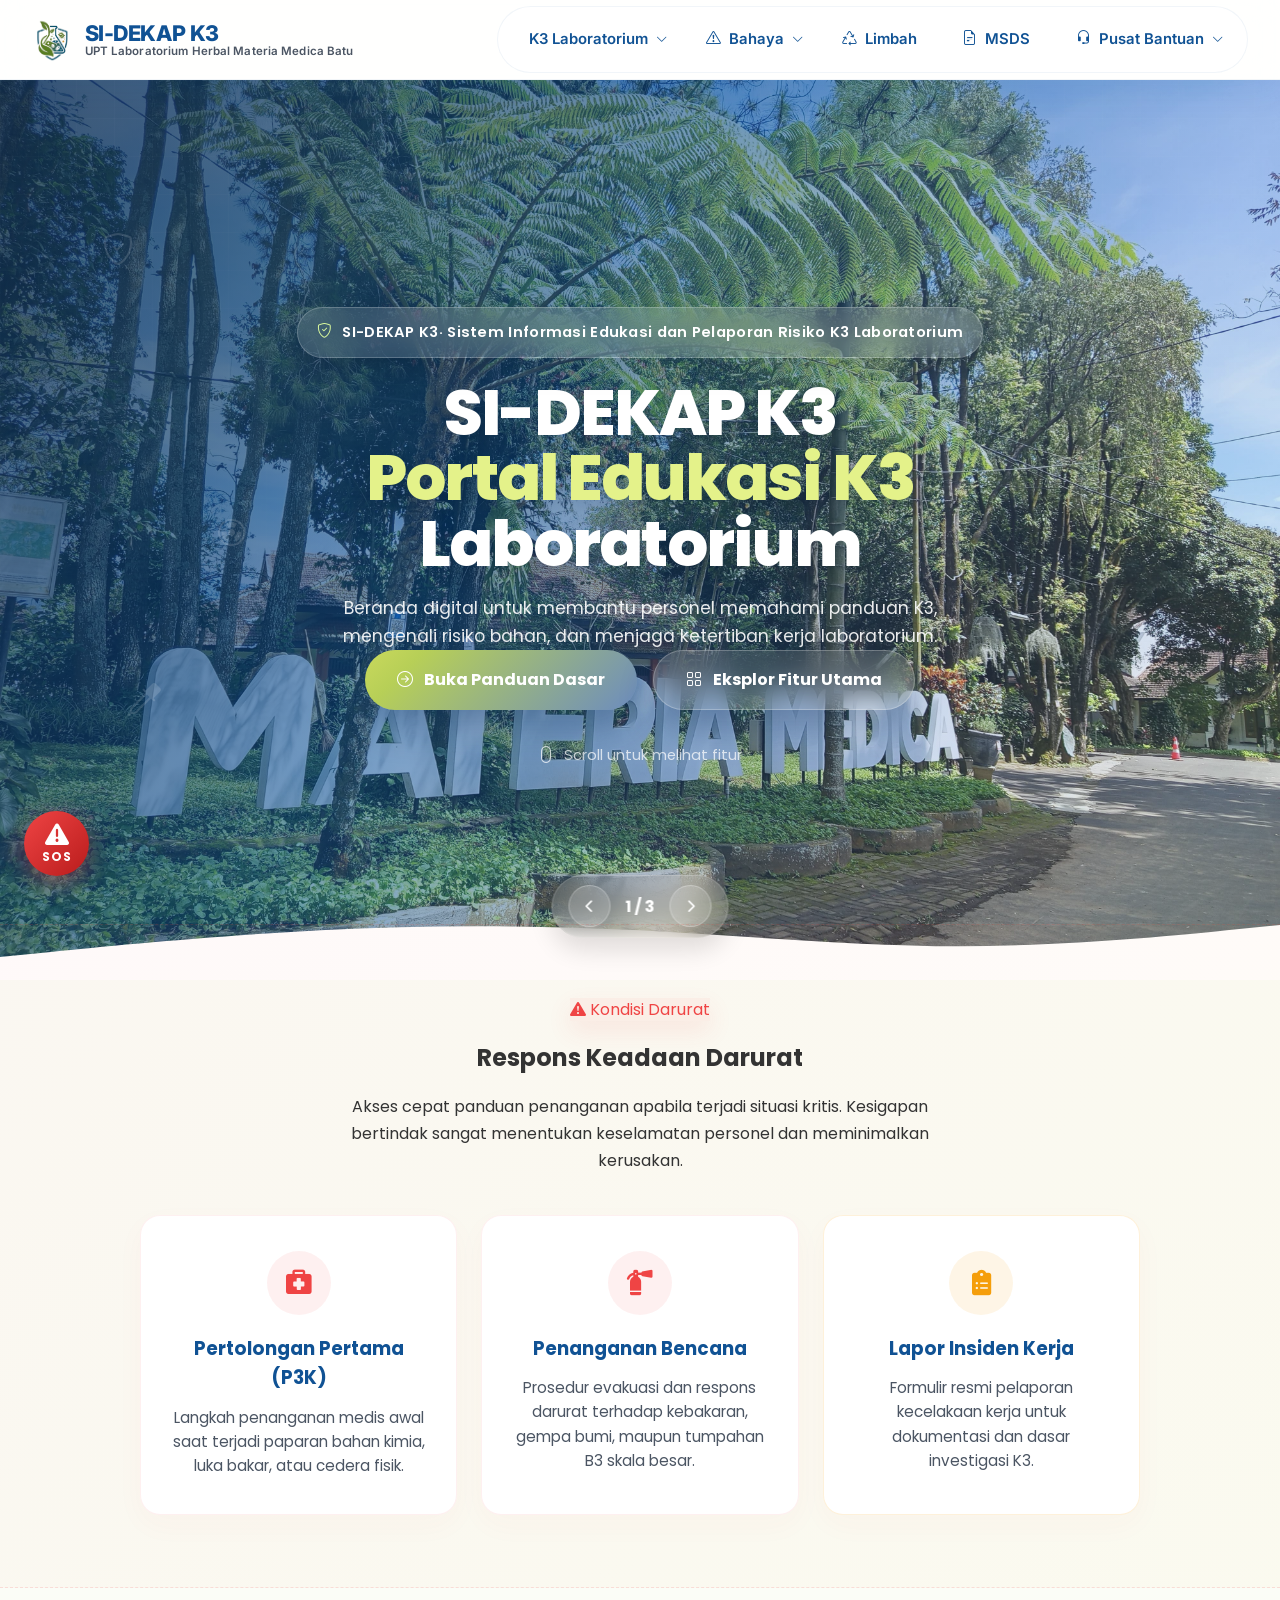
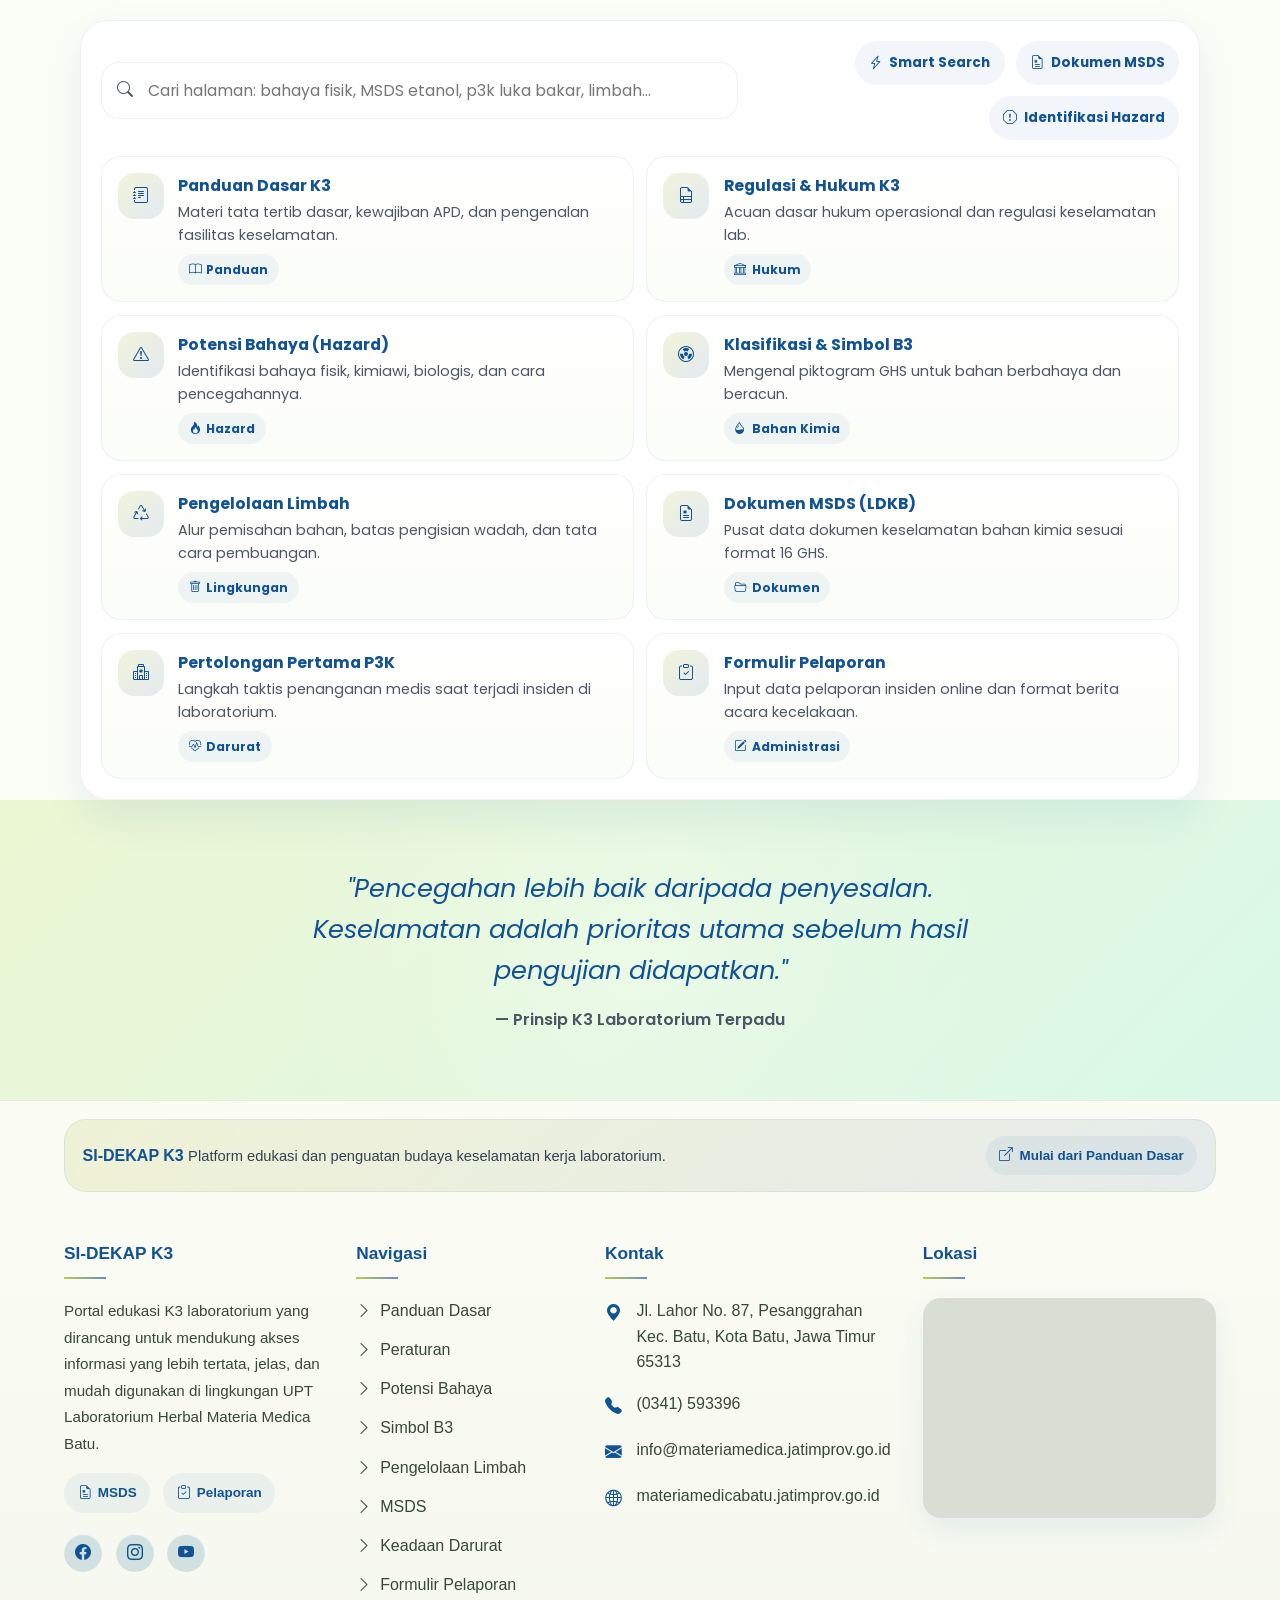
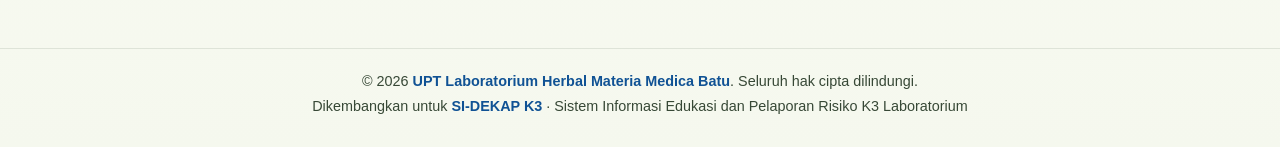
==== commit f951cb31: "Ubah title index dan geser posisi SOS ke kiri" ====
--- a/index.html
+++ b/index.html
@@ -3,7 +3,7 @@
   <head>
     <meta charset="UTF-8" />
     <meta name="viewport" content="width=device-width, initial-scale=1.0" />
-    <title>SI-DEKAP K3 - Sistem Digitalisasi dan Edukasi K3 Laboratorium</title>
+    <title>SI-DEKAP K3 - Sistem Informasi Edukasi dan Pelaporan K3</title>
 
     <link
       rel="stylesheet"
--- a/footer.css
+++ b/footer.css
@@ -204,4 +204,161 @@
   .footer-topbar {
     padding: 1rem 1.25rem 0;
   }
+}
+
+/* =========================================
+   FLOATING SOS BUTTON
+   ========================================= */
+.sos-container {
+  position: fixed;
+  bottom: 24px;
+  left: 24px;
+  z-index: 9999;
+  display: flex;
+  flex-direction: column;
+  align-items: flex-start;
+  font-family: "Poppins", sans-serif;
+}
+
+/* SOS Button */
+.sos-btn {
+  width: 65px;
+  height: 65px;
+  border-radius: 50%;
+  background: linear-gradient(135deg, #ef4444 0%, #b91c1c 100%);
+  color: white;
+  border: none;
+  box-shadow: 0 8px 25px rgba(239, 68, 68, 0.4);
+  cursor: pointer;
+  display: flex;
+  flex-direction: column;
+  align-items: center;
+  justify-content: center;
+  gap: 2px;
+  transition: all 0.3s cubic-bezier(0.34, 1.56, 0.64, 1);
+  position: relative;
+}
+
+.sos-btn i {
+  font-size: 1.5rem;
+}
+
+.sos-btn .sos-text {
+  font-size: 0.75rem;
+  font-weight: 700;
+  letter-spacing: 1px;
+}
+
+/* Pulse Animation */
+.sos-btn::before {
+  content: "";
+  position: absolute;
+  inset: -4px;
+  border-radius: 50%;
+  border: 2px solid #ef4444;
+  animation: sosPulse 2s infinite;
+  opacity: 0;
+}
+
+@keyframes sosPulse {
+  0% { transform: scale(1); opacity: 0.8; }
+  100% { transform: scale(1.4); opacity: 0; }
+}
+
+.sos-btn:hover {
+  transform: scale(1.08);
+  box-shadow: 0 12px 30px rgba(239, 68, 68, 0.5);
+}
+
+.sos-btn.active {
+  background: #1f2937;
+  box-shadow: 0 8px 25px rgba(31, 41, 55, 0.3);
+  transform: rotate(-15deg);
+}
+.sos-btn.active::before {
+  display: none;
+}
+
+/* SOS Menu Popup */
+.sos-menu {
+  position: absolute;
+  bottom: 85px;
+  left: 0;
+  background: white;
+  border-radius: 20px;
+  box-shadow: 0 15px 40px rgba(0, 0, 0, 0.15);
+  width: 280px;
+  padding: 0.5rem;
+  opacity: 0;
+  visibility: hidden;
+  transform: translateY(20px) scale(0.95);
+  transform-origin: bottom left;
+  transition: all 0.3s cubic-bezier(0.34, 1.56, 0.64, 1);
+  border: 1px solid rgba(239, 68, 68, 0.15);
+}
+
+.sos-menu.active {
+  opacity: 1;
+  visibility: visible;
+  transform: translateY(0) scale(1);
+}
+
+.sos-header {
+  padding: 1rem;
+  text-align: center;
+  font-weight: 700;
+  color: #1f2937;
+  border-bottom: 1px solid #f1f5f9;
+  margin-bottom: 0.5rem;
+  font-size: 1.05rem;
+}
+
+.sos-item {
+  display: flex;
+  align-items: center;
+  padding: 0.8rem 1rem;
+  text-decoration: none;
+  border-radius: 12px;
+  margin-bottom: 0.3rem;
+  transition: background 0.2s;
+}
+
+.sos-item:last-child {
+  margin-bottom: 0;
+}
+
+.sos-item:hover {
+  background: #f8fafc;
+}
+
+.sos-icon {
+  width: 42px;
+  height: 42px;
+  border-radius: 12px;
+  display: flex;
+  align-items: center;
+  justify-content: center;
+  margin-right: 1rem;
+  font-size: 1.1rem;
+  color: white;
+}
+
+.sos-icon.bg-red { background: linear-gradient(135deg, #f87171, #ef4444); }
+.sos-icon.bg-orange { background: linear-gradient(135deg, #fb923c, #f97316); }
+.sos-icon.bg-blue { background: linear-gradient(135deg, #60a5fa, #3b82f6); }
+
+.sos-info {
+  display: flex;
+  flex-direction: column;
+}
+
+.sos-title {
+  color: #334155;
+  font-weight: 600;
+  font-size: 0.95rem;
+}
+
+.sos-number {
+  color: #64748b;
+  font-size: 0.85rem;
 }
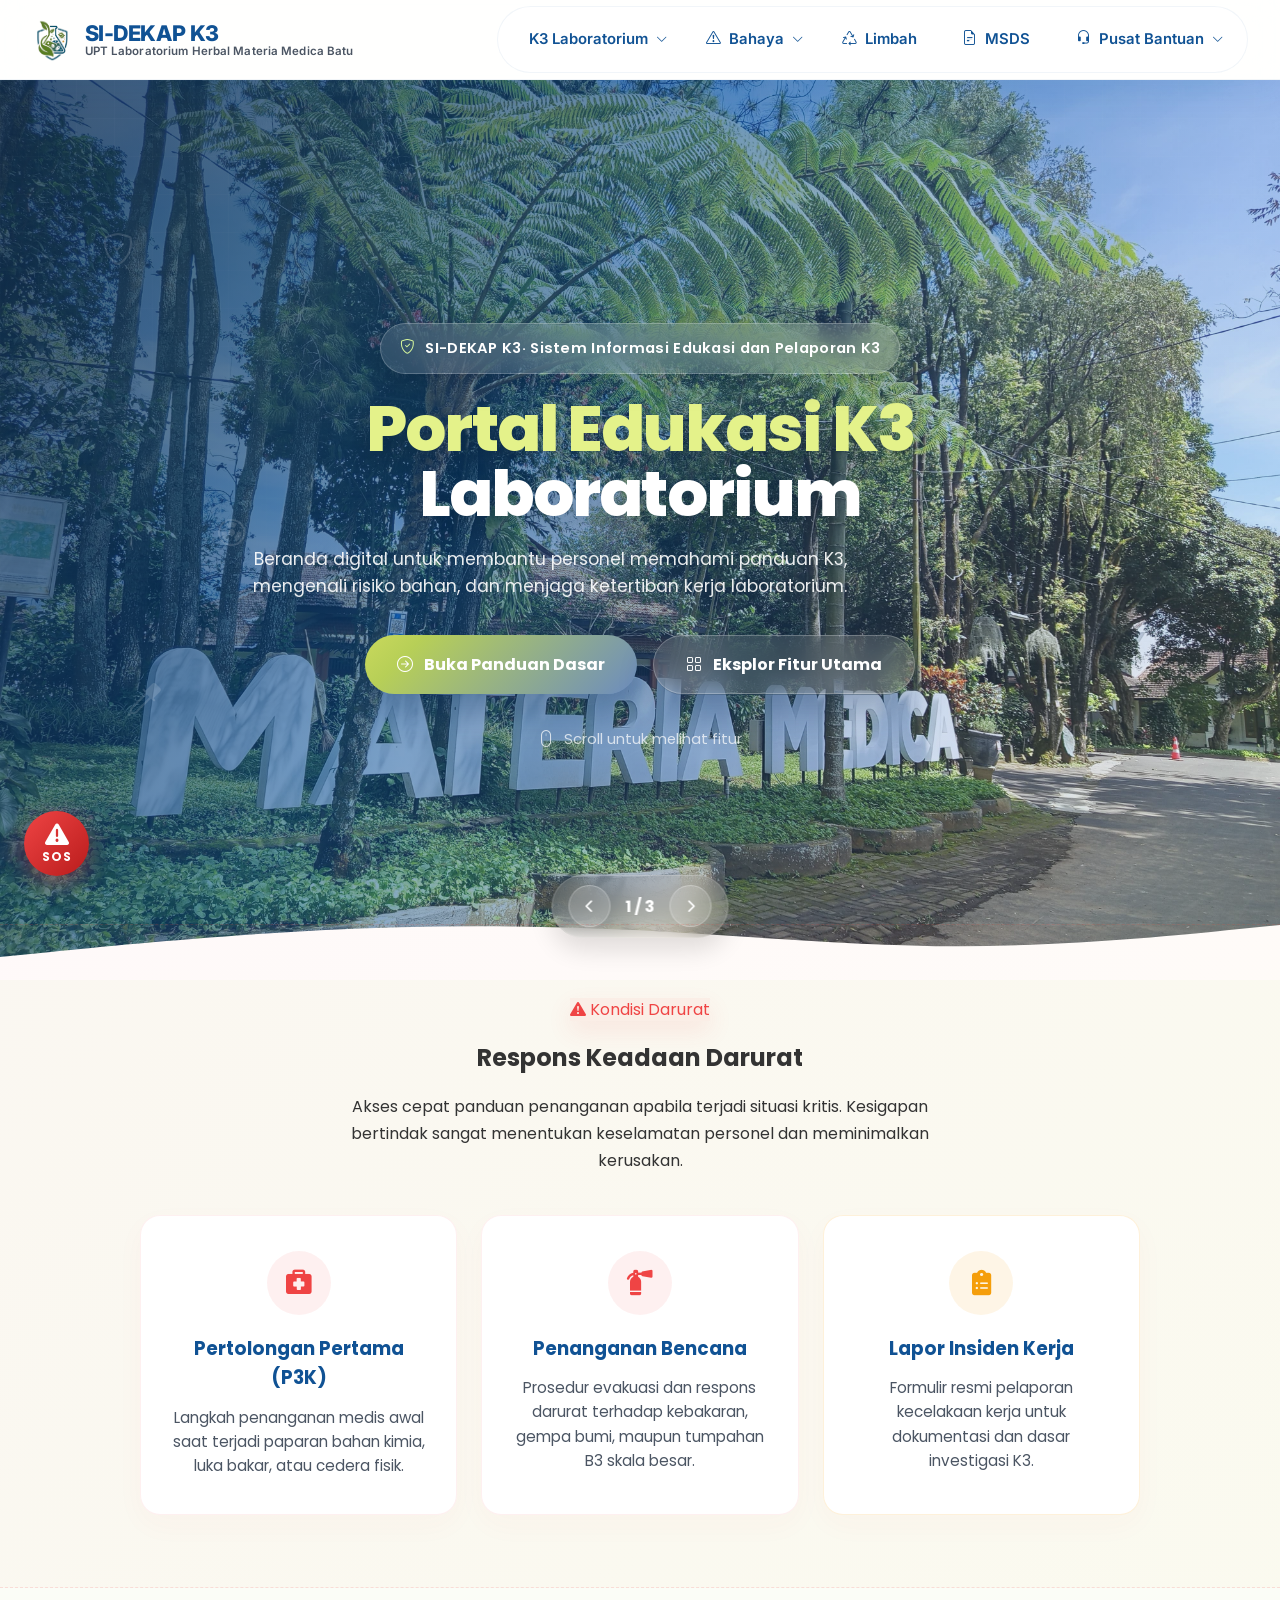
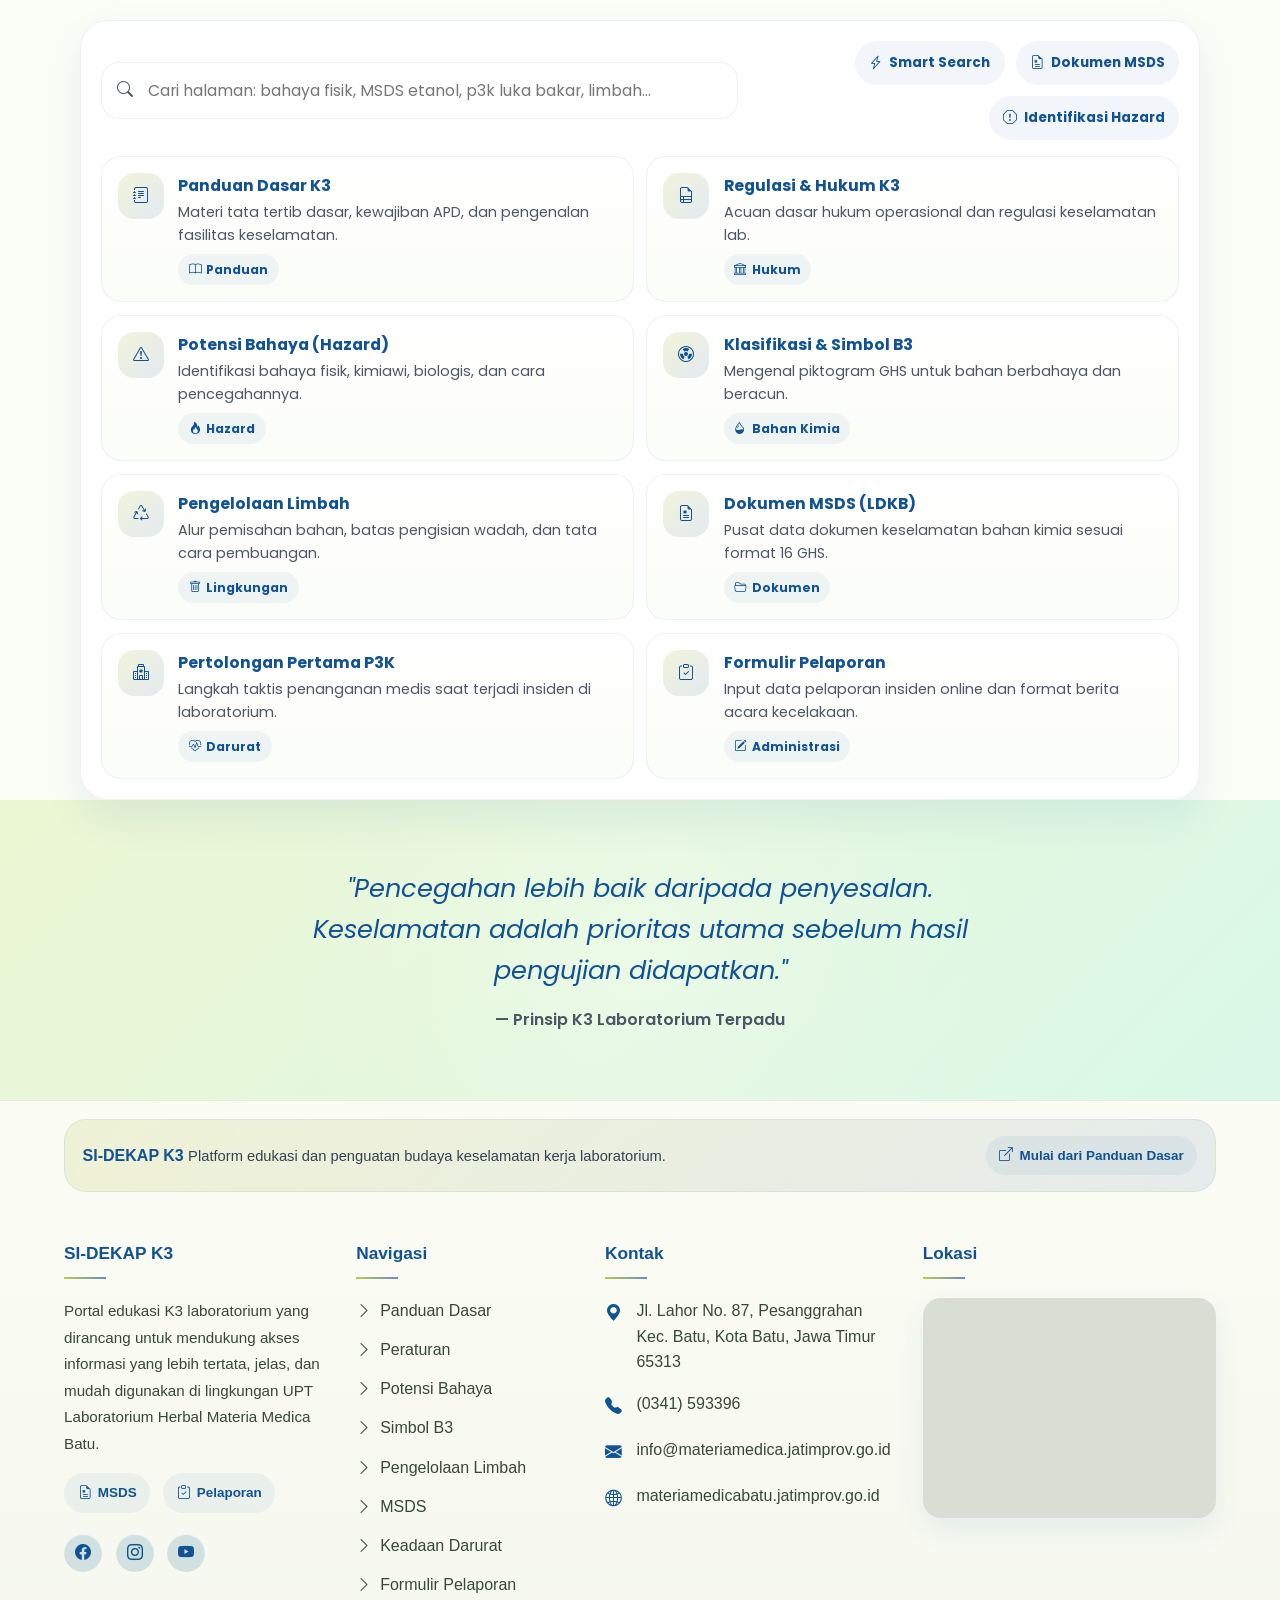
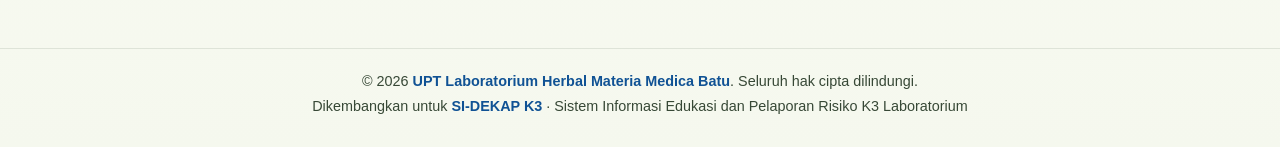
==== commit ed9cd7c5: "Final" ====
--- a/index.html
+++ b/index.html
@@ -133,26 +133,16 @@
         <div class="hero-copy">
           <div class="hero-badge">
             <i class="bi bi-shield-check"></i> SI-DEKAP K3· Sistem Informasi
-            Edukasi dan Pelaporan Risiko K3 Laboratorium
+            Edukasi dan Pelaporan K3
           </div>
 
           <h1 class="hero-title">
-            SI-DEKAP K3
             <span class="accent-text">Portal Edukasi K3</span> Laboratorium
           </h1>
 
-          <p
-            class="hero-subtitle"
-            style="
-              text-align: center;
-              margin: 0 auto;
-              padding-left: 0;
-              padding-right: 0;
-              width: 100%;
-            "
-          >
-            Beranda digital untuk membantu personel memahami panduan K3,<br />mengenali
-            risiko bahan, dan menjaga ketertiban kerja laboratorium.
+          <p class="hero-subtitle">
+            Beranda digital untuk membantu personel memahami panduan K3,
+            mengenali risiko bahan, dan menjaga ketertiban kerja laboratorium.
           </p>
 
           <div class="hero-actions">
--- a/style.css
+++ b/style.css
@@ -248,15 +248,22 @@
 @media (max-width: 768px) {
   .hero { min-height: auto; }
   .hero-content { padding: 6.4rem 1.25rem 8rem; }
-  .hero-title { font-size: 2.5rem; }
+  .hero-title { font-size: 2.2rem; }
   .hero-subtitle { font-size: 1rem; }
-  .hero-actions { flex-direction: column; align-items: stretch; width: 100%; max-width: 380px; }
+  .hero-actions { flex-direction: column; align-items: stretch; width: 100%; max-width: 380px; margin-left: auto; margin-right: auto; }
   .cta-button { width: 100%; }
   .hero-wave svg { height: 72px; }
   .slider-controls { bottom: 18px; padding: 0.45rem 0.75rem; }
   .feature-section { padding: 4rem 1.25rem 4rem; }
   .feature-grid { grid-template-columns: 1fr; }
+  .feature-layout { grid-template-columns: 1fr; }
+  .smart-search-top { grid-template-columns: 1fr; }
+  .search-meta { justify-content: flex-start; flex-wrap: wrap; }
+  .search-results { grid-template-columns: 1fr; }
   .checklist-shell { padding: 1.5rem; }
   .status-row { flex-direction: column; align-items: stretch; }
   .floating-icons { display: none; }
+  .quote { font-size: 1.25rem; }
+  .smart-search-shell { padding: 1rem; border-radius: 22px; }
+  .preview-panel { position: static; }
 }
--- a/footer.css
+++ b/footer.css
@@ -203,6 +203,45 @@
   }
   .footer-topbar {
     padding: 1rem 1.25rem 0;
+  }
+
+  /* SOS button adjustments for mobile */
+  .sos-container {
+    bottom: 16px;
+    left: 16px;
+  }
+  .sos-btn {
+    width: 58px;
+    height: 58px;
+  }
+  .sos-btn i {
+    font-size: 1.4rem;
+  }
+  .sos-btn .sos-text {
+    font-size: 0.7rem;
+  }
+  .sos-menu {
+    width: 250px;
+    bottom: 70px;
+  }
+  .sos-header {
+    padding: 0.8rem;
+    font-size: 0.95rem;
+  }
+  .sos-item {
+    padding: 0.6rem 0.8rem;
+  }
+  .sos-icon {
+    width: 36px;
+    height: 36px;
+    font-size: 1rem;
+    margin-right: 0.75rem;
+  }
+  .sos-title {
+    font-size: 0.85rem;
+  }
+  .sos-number {
+    font-size: 0.75rem;
   }
 }
 
@@ -361,4 +400,29 @@
 .sos-number {
   color: #64748b;
   font-size: 0.85rem;
+}
+
+/* =========================================
+   EXTRA SMALL SCREENS (≤400px)
+   ========================================= */
+@media (max-width: 400px) {
+  .footer-container {
+    padding: 2.5rem 1rem 2rem;
+  }
+  .footer-topbar {
+    padding: 1rem 1rem 0;
+  }
+  .footer-highlight {
+    flex-direction: column;
+    align-items: flex-start;
+    gap: 0.6rem;
+    padding: 0.9rem 1rem;
+  }
+  .sos-menu {
+    width: calc(100vw - 2rem);
+    max-width: 270px;
+  }
+  .contact-inline {
+    flex-direction: column;
+  }
 }
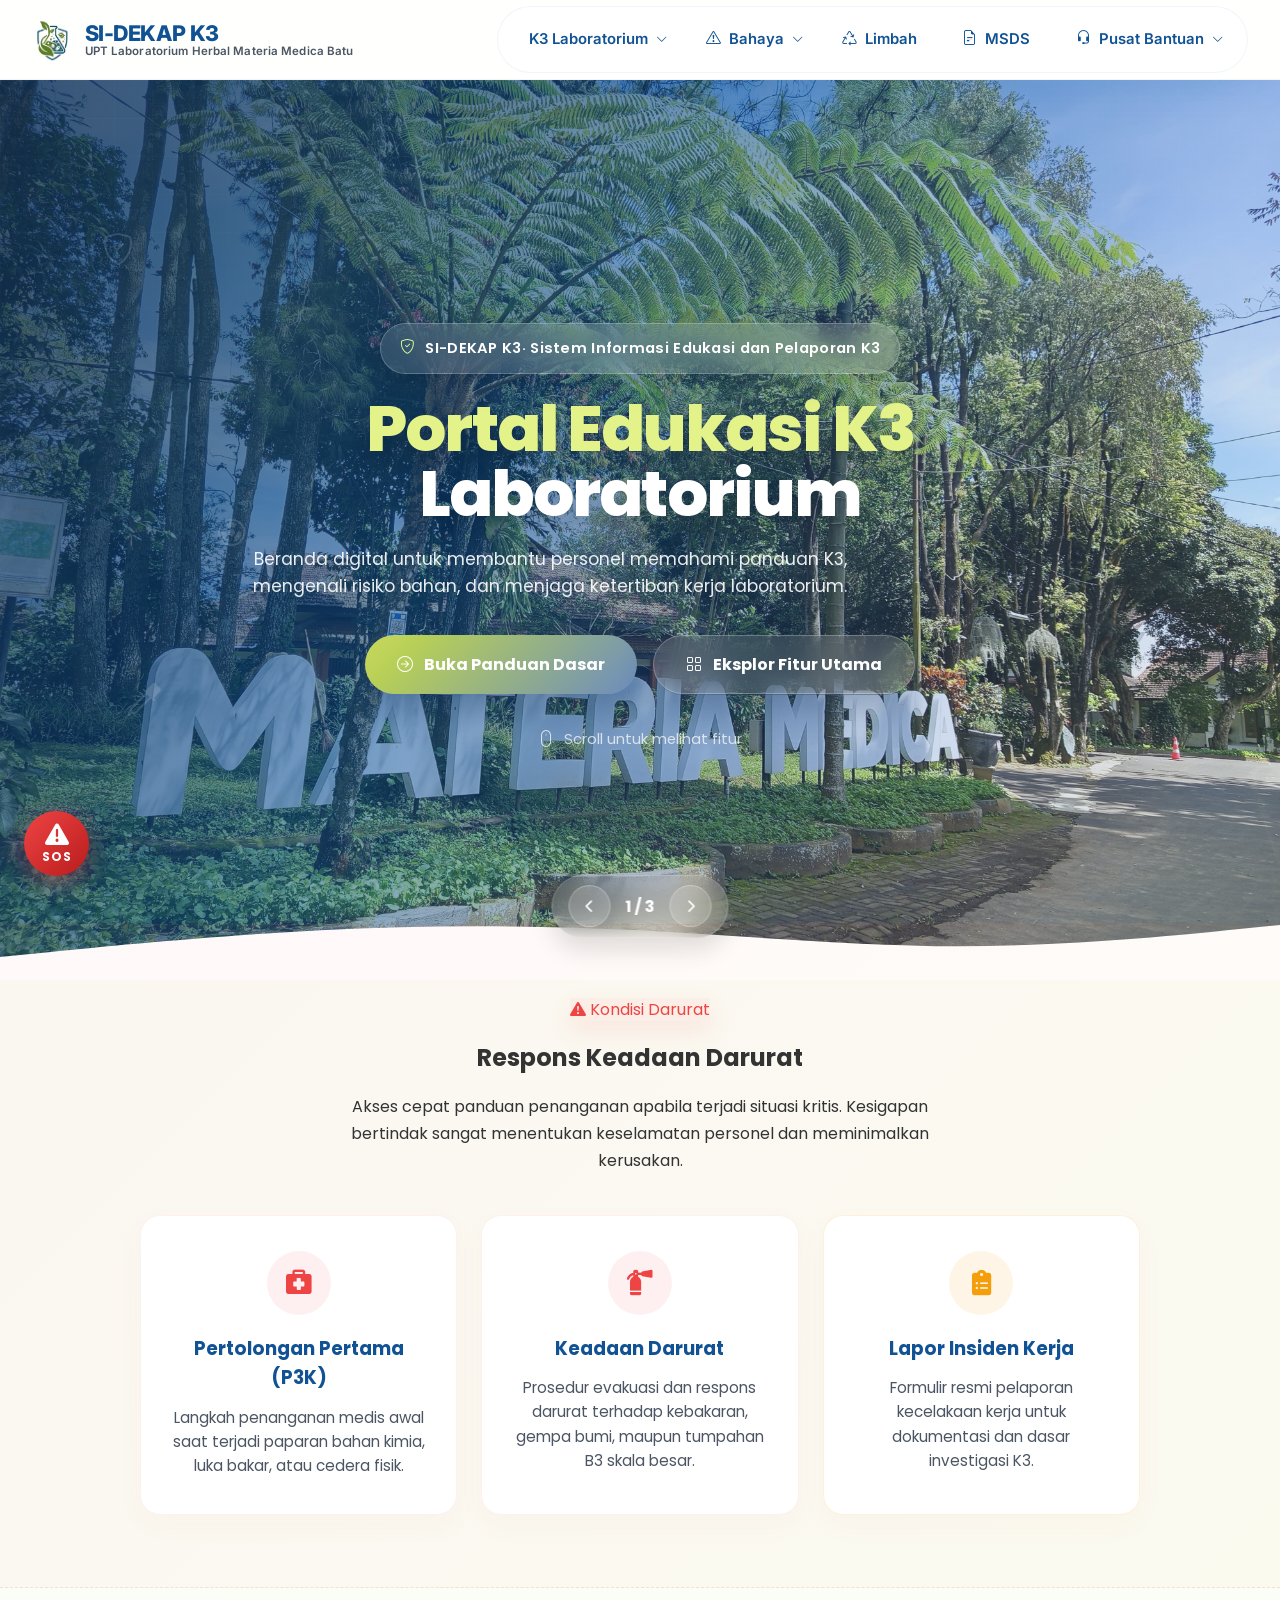
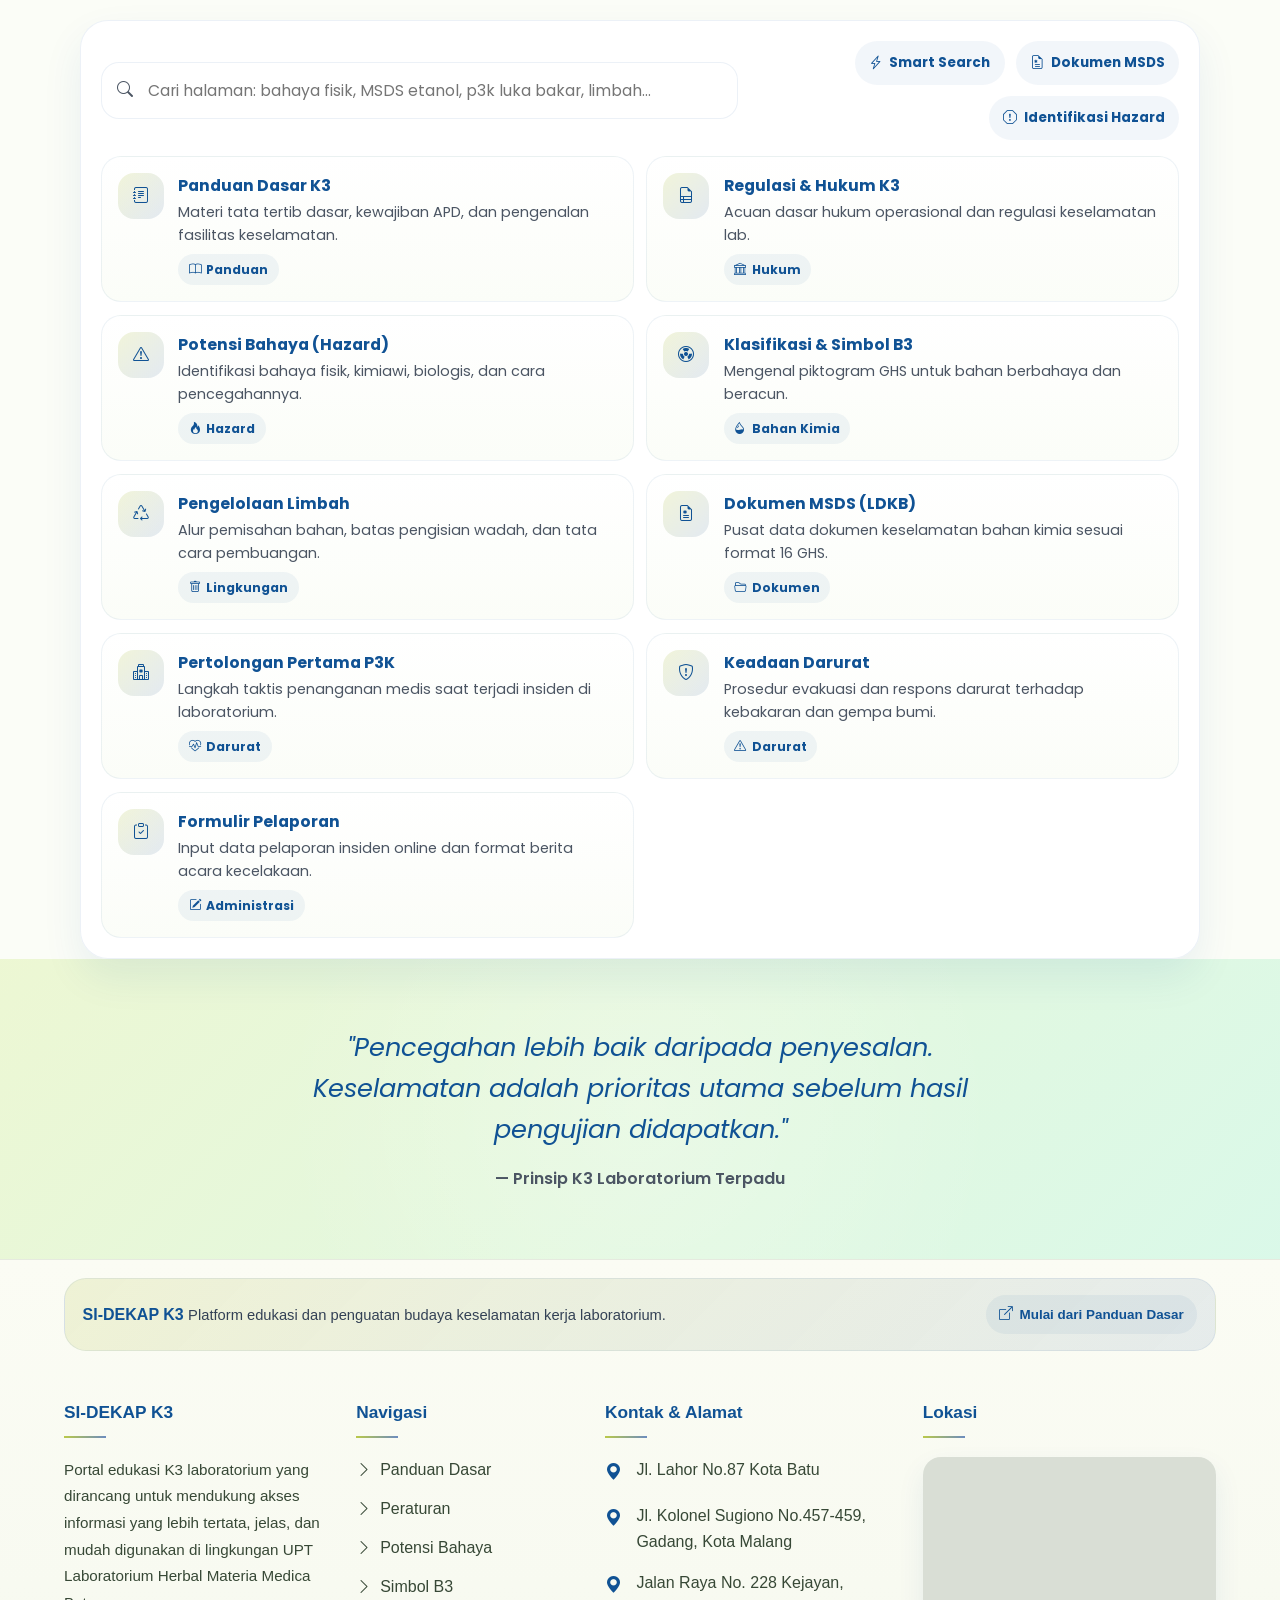
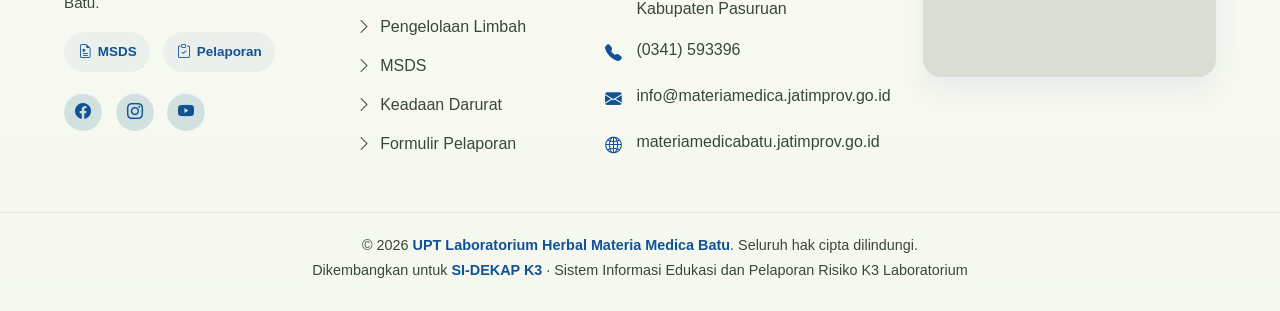
==== commit c88ce04d: "Revisi terakhir" ====
--- a/index.html
+++ b/index.html
@@ -210,7 +210,7 @@
             </a>
             <a href="bencana.html" class="emergency-card">
               <div class="e-icon"><i class="fas fa-fire-extinguisher"></i></div>
-              <h3>Penanganan Bencana</h3>
+              <h3>Keadaan Darurat</h3>
               <p>Prosedur evakuasi dan respons darurat terhadap kebakaran, gempa bumi, maupun tumpahan B3 skala besar.</p>
             </a>
             <a href="form-lapor.html" class="emergency-card warning-style">
@@ -371,6 +371,21 @@
 
           <a
             class="search-card"
+            href="bencana.html"
+            data-search="bencana keadaan darurat gempa bumi kebakaran apar evakuasi"
+          >
+            <span class="search-icon"><i class="bi bi-shield-exclamation"></i></span>
+            <div class="search-body">
+              <strong>Keadaan Darurat</strong>
+              <p>
+                Prosedur evakuasi dan respons darurat terhadap kebakaran dan gempa bumi.
+              </p>
+              <span class="search-tag"><i class="bi bi-exclamation-triangle"></i> Darurat</span>
+            </div>
+          </a>
+
+          <a
+            class="search-card"
             href="form-lapor.html"
             data-search="form pelaporan kecelakaan kerja laporan insiden berita acara form online hardcopy cetak saksi"
           >
--- a/header.css
+++ b/header.css
@@ -139,9 +139,9 @@
   }
   .nav-link::after { display: none !important; }
 
-  .nav-icon { justify-self: center; font-size: 1.02rem; line-height: 1; }
-  .nav-label { width: 100%; text-align: center !important; justify-self: center; font-size: 1rem; font-weight: 700; line-height: 1.28; color: inherit; }
-  .nav-arrow { justify-self: center; font-size: 0.92rem; opacity: 0.75; transition: transform 0.25s ease; }
+  .nav-icon { justify-self: start; font-size: 1.1rem; line-height: 1; opacity: 0.9; }
+  .nav-label { width: 100%; text-align: left !important; justify-self: start; font-size: 0.96rem; font-weight: 700; color: inherit; }
+  .nav-arrow { justify-self: end; font-size: 0.85rem; opacity: 0.6; transition: transform 0.3s cubic-bezier(0.4, 0, 0.2, 1); }
   
   .nav-item.has-dropdown.active > .nav-link .nav-arrow,
   .nav-item.has-dropdown.group-active > .nav-link .nav-arrow { transform: rotate(180deg); }
@@ -154,16 +154,18 @@
   }
 
   .nav-item:hover .dropdown-content, .nav-item:focus-within .dropdown-content { display: none; } 
-  .nav-item.has-dropdown.active > .dropdown-content, .nav-item.has-dropdown.group-active > .dropdown-content {
-    display: flex !important; flex-direction: column; gap: 0.45rem;
+  .nav-item.has-dropdown.active > .dropdown-content {
+    display: flex !important; flex-direction: column; gap: 0.4rem;
   }
 
   .dropdown-content a {
-    display: grid !important; grid-template-columns: 22px 1fr !important; align-items: center !important;
-    gap: 0.65rem !important; width: 100%; margin-top: 0 !important; padding: 0.82rem 0.95rem !important;
-    border-radius: 14px !important; background: #eef5ee !important; color: var(--dark-blue) !important;
-    font-size: 0.9rem !important; font-weight: 600 !important; border: 1px solid rgba(16, 82, 148, 0.05); transform: none !important;
+    display: grid !important; grid-template-columns: 24px 1fr !important; align-items: center !important;
+    gap: 0.75rem !important; width: 100%; margin: 0 !important; padding: 0.85rem 1.1rem !important;
+    border-radius: 15px !important; background: rgba(16, 82, 148, 0.03) !important; color: var(--dark-blue) !important;
+    font-size: 0.88rem !important; font-weight: 600 !important; border: 1px solid rgba(16, 82, 148, 0.04); transform: none !important;
+    margin-left: 0.5rem !important; width: calc(100% - 0.5rem) !important;
   }
+  .dropdown-content a:active { background: rgba(16, 82, 148, 0.08) !important; }
 
   .menu-toggle:checked ~ .hamburger .bar:nth-child(1) { transform: translateY(8px) rotate(45deg); }
   .menu-toggle:checked ~ .hamburger .bar:nth-child(2) { opacity: 0; }
